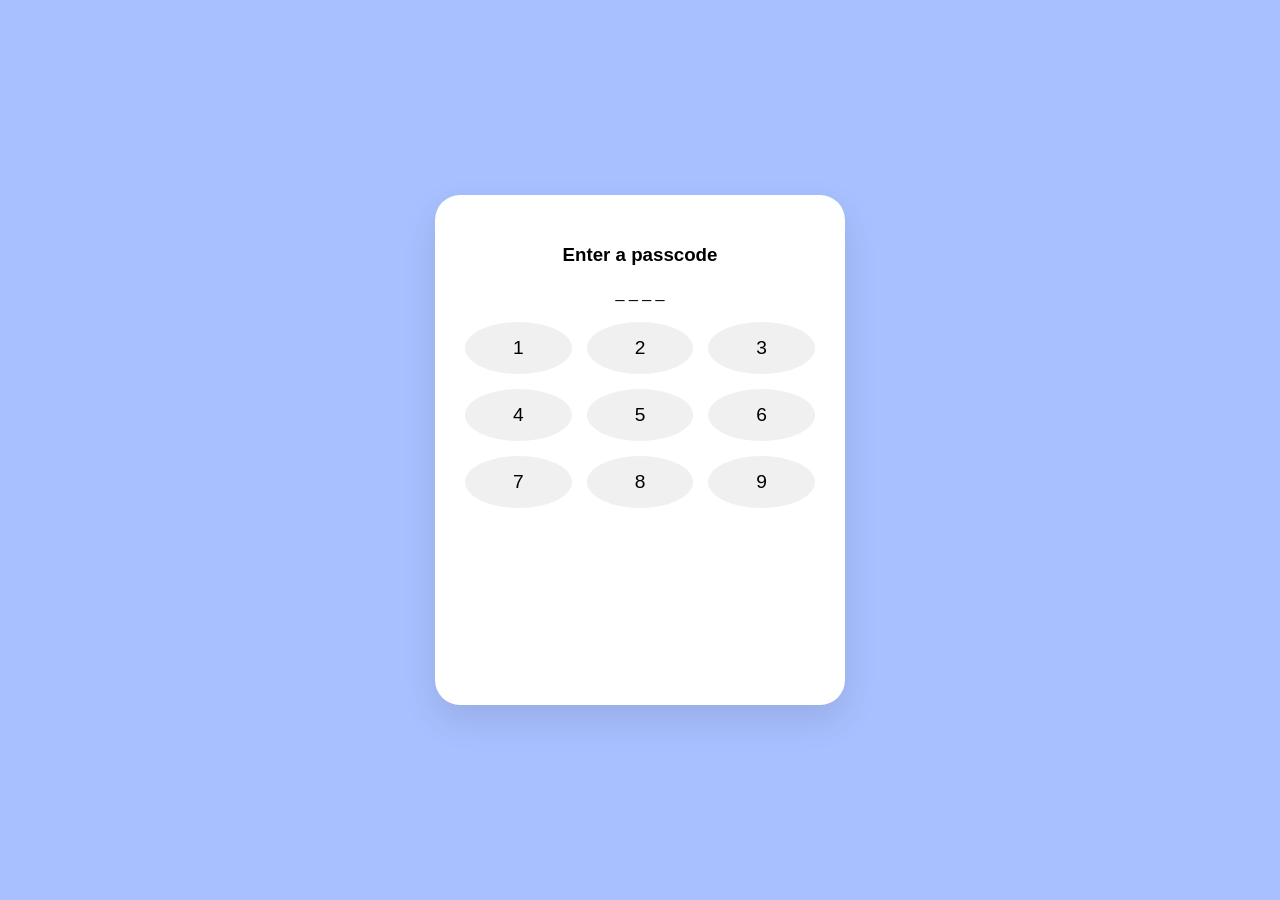
==== index.html @ 7444499d "new" ====
<!DOCTYPE html>
<html lang="en">
<head>
    <meta charset="UTF-8">
    <meta name="viewport" content="width=device-width, initial-scale=1.0">
    <title>Birthday Surprise</title>
    <link rel="stylesheet" href="styles.css">
</head>
<body>

<div class="container">
    <div id="screen1" class="screen active">
        <h3>Enter a passcode</h3>
        <p id="pass-display">_ _ _ _</p>
        <div class="passcode-grid">
            <button onclick="addNum(1)">1</button>
            <button onclick="addNum(2)">2</button>
            <button onclick="addNum(3)">3</button>
            <button onclick="addNum(4)">4</button>
            <button onclick="addNum(5)">5</button>
            <button onclick="addNum(6)">6</button>
            <button onclick="addNum(7)">7</button>
            <button onclick="addNum(8)">8</button>
            <button onclick="addNum(9)">9</button>
        </div>
    </div>

    <div id="screen2" class="screen">
        <h2>HAPPY BIRTHDAY!</h2>
        <img src="birthday-photo.jpg" class="photo-frame" alt="Us">
        <p>I made this just for you.</p>
        <button class="btn-action" onclick="nextScreen(3)">NEXT</button>
    </div>

    <div id="screen3" class="screen">
        <h2>Are you ready for a surprise?</h2>
        <div class="choice-buttons">
            <button class="btn-action" onclick="nextScreen(4)">YES</button>
            <button class="btn-action btn-no" onclick="handleNo()">NO</button>
        </div>
    </div>

    <div id="screen4" class="screen">
        <h2>Pick a gift!</h2>
        <div class="gift-container">
            <div class="gift" onclick="alert('Reward: A romantic dinner!')">🎁</div>
            <div class="gift" onclick="alert('Reward: A shopping spree!')">🎁</div>
            <div class="gift" onclick="alert('Reward: 1000 Hugs!')">🎁</div>
        </div>
    </div>
</div>

<script src="script.js"></script>
</body>
</html>
---- styles.css ----
body {
    font-family: 'Segoe UI', Tahoma, Geneva, Verdana, sans-serif;
    background-color: #a8c0ff; /* The soft blue background */
    display: flex;
    justify-content: center;
    align-items: center;
    height: 100vh;
    margin: 0;
}

.container {
    background: white;
    padding: 30px;
    border-radius: 25px;
    box-shadow: 0 15px 35px rgba(0,0,0,0.1);
    text-align: center;
    width: 350px;
    min-height: 450px;
}

.screen {
    display: none;
}

.active {
    display: block;
    animation: fadeIn 0.5s ease;
}

@keyframes fadeIn {
    from { opacity: 0; transform: translateY(10px); }
    to { opacity: 1; transform: translateY(0); }
}

/* Passcode Layout */
.passcode-grid {
    display: grid;
    grid-template-columns: repeat(3, 1fr);
    gap: 15px;
    margin-top: 20px;
}

button {
    padding: 15px;
    font-size: 1.2rem;
    border: none;
    border-radius: 50%;
    background: #f0f0f0;
    cursor: pointer;
    transition: background 0.2s;
}

button:hover {
    background: #e0e0e0;
}

.btn-action {
    border-radius: 12px;
    background: #4a90e2;
    color: white;
    width: 100%;
    margin-top: 20px;
    padding: 12px;
}

.btn-no {
    background: #ff6b6b;
}

/* Photo Styling */
.photo-frame {
    border: 8px solid white;
    box-shadow: 0 4px 15px rgba(0,0,0,0.15);
    width: 200px;
    height: 200px;
    object-fit: cover;
    margin: 15px auto;
}

.gift-container {
    display: flex;
    justify-content: space-around;
    font-size: 3rem;
    margin-top: 40px;
}

.gift {
    cursor: pointer;
    transition: transform 0.2s;
}

.gift:hover {
    transform: scale(1.2);
}
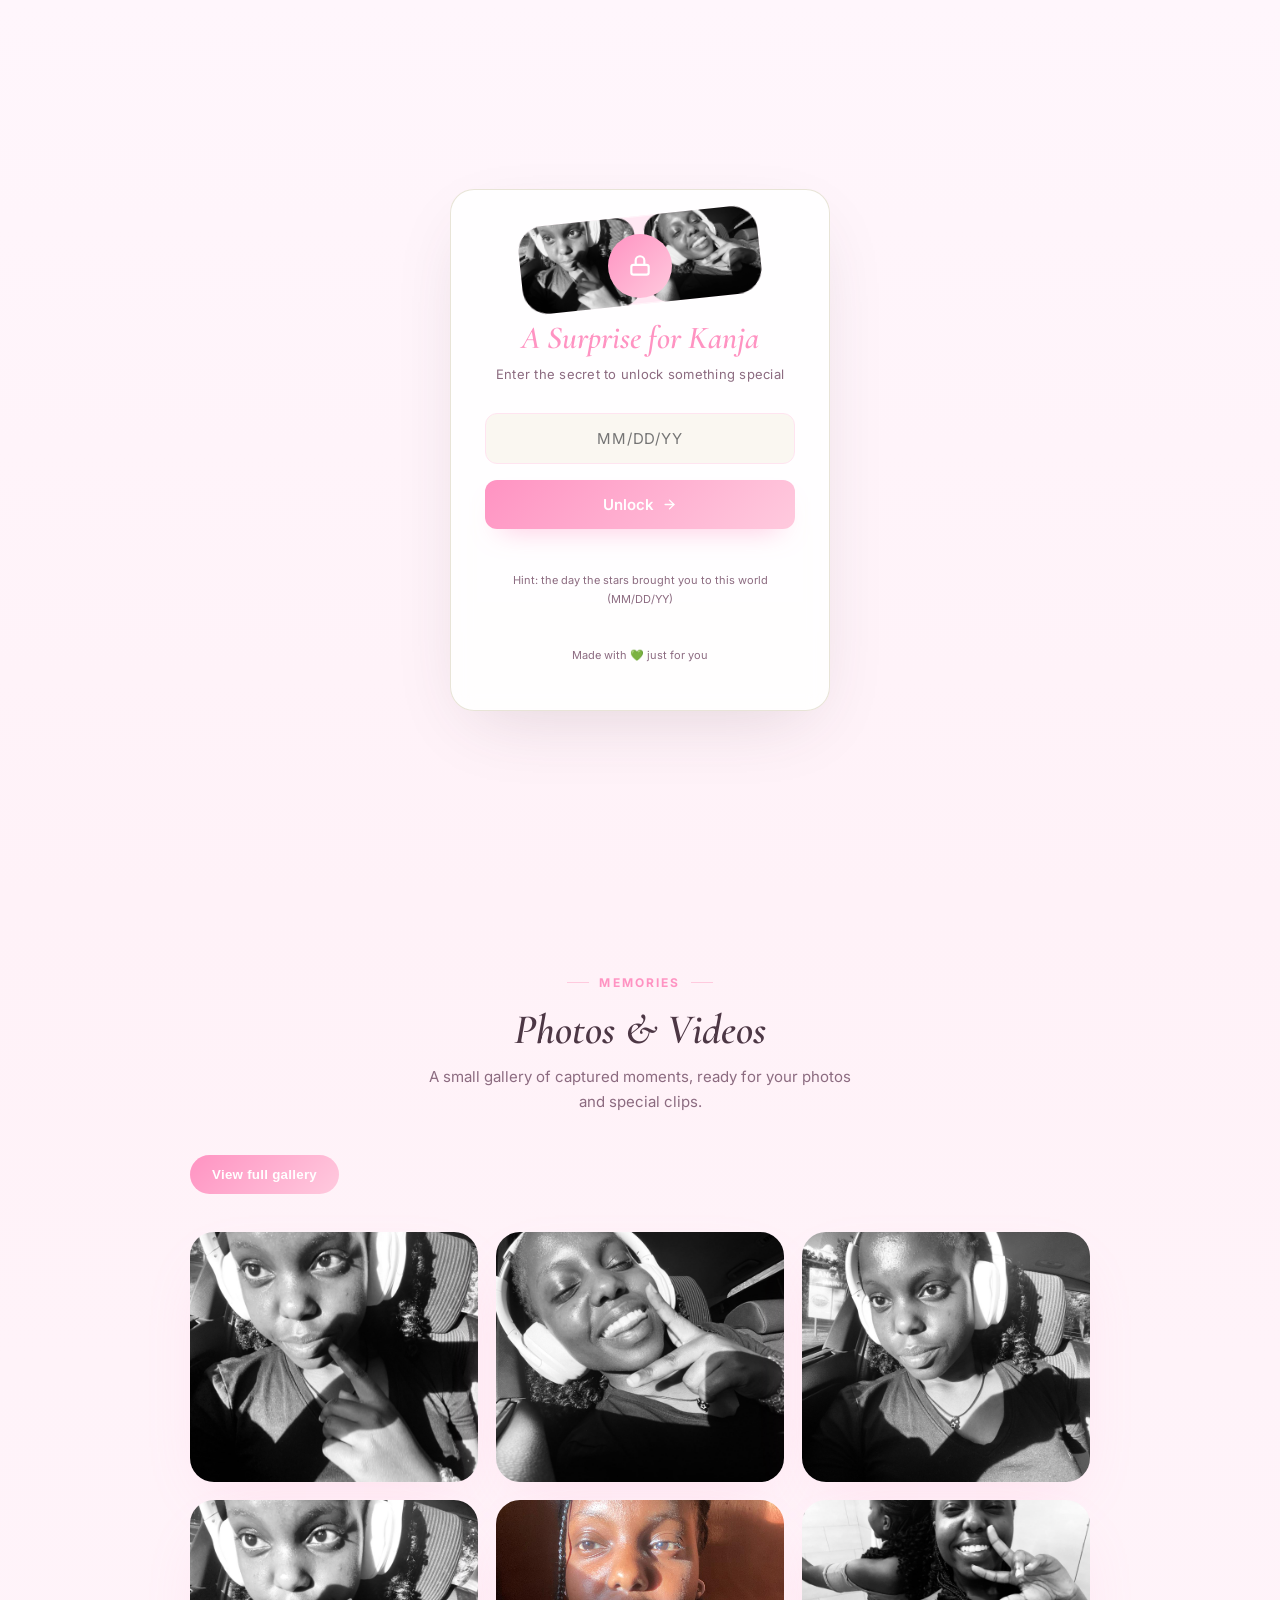
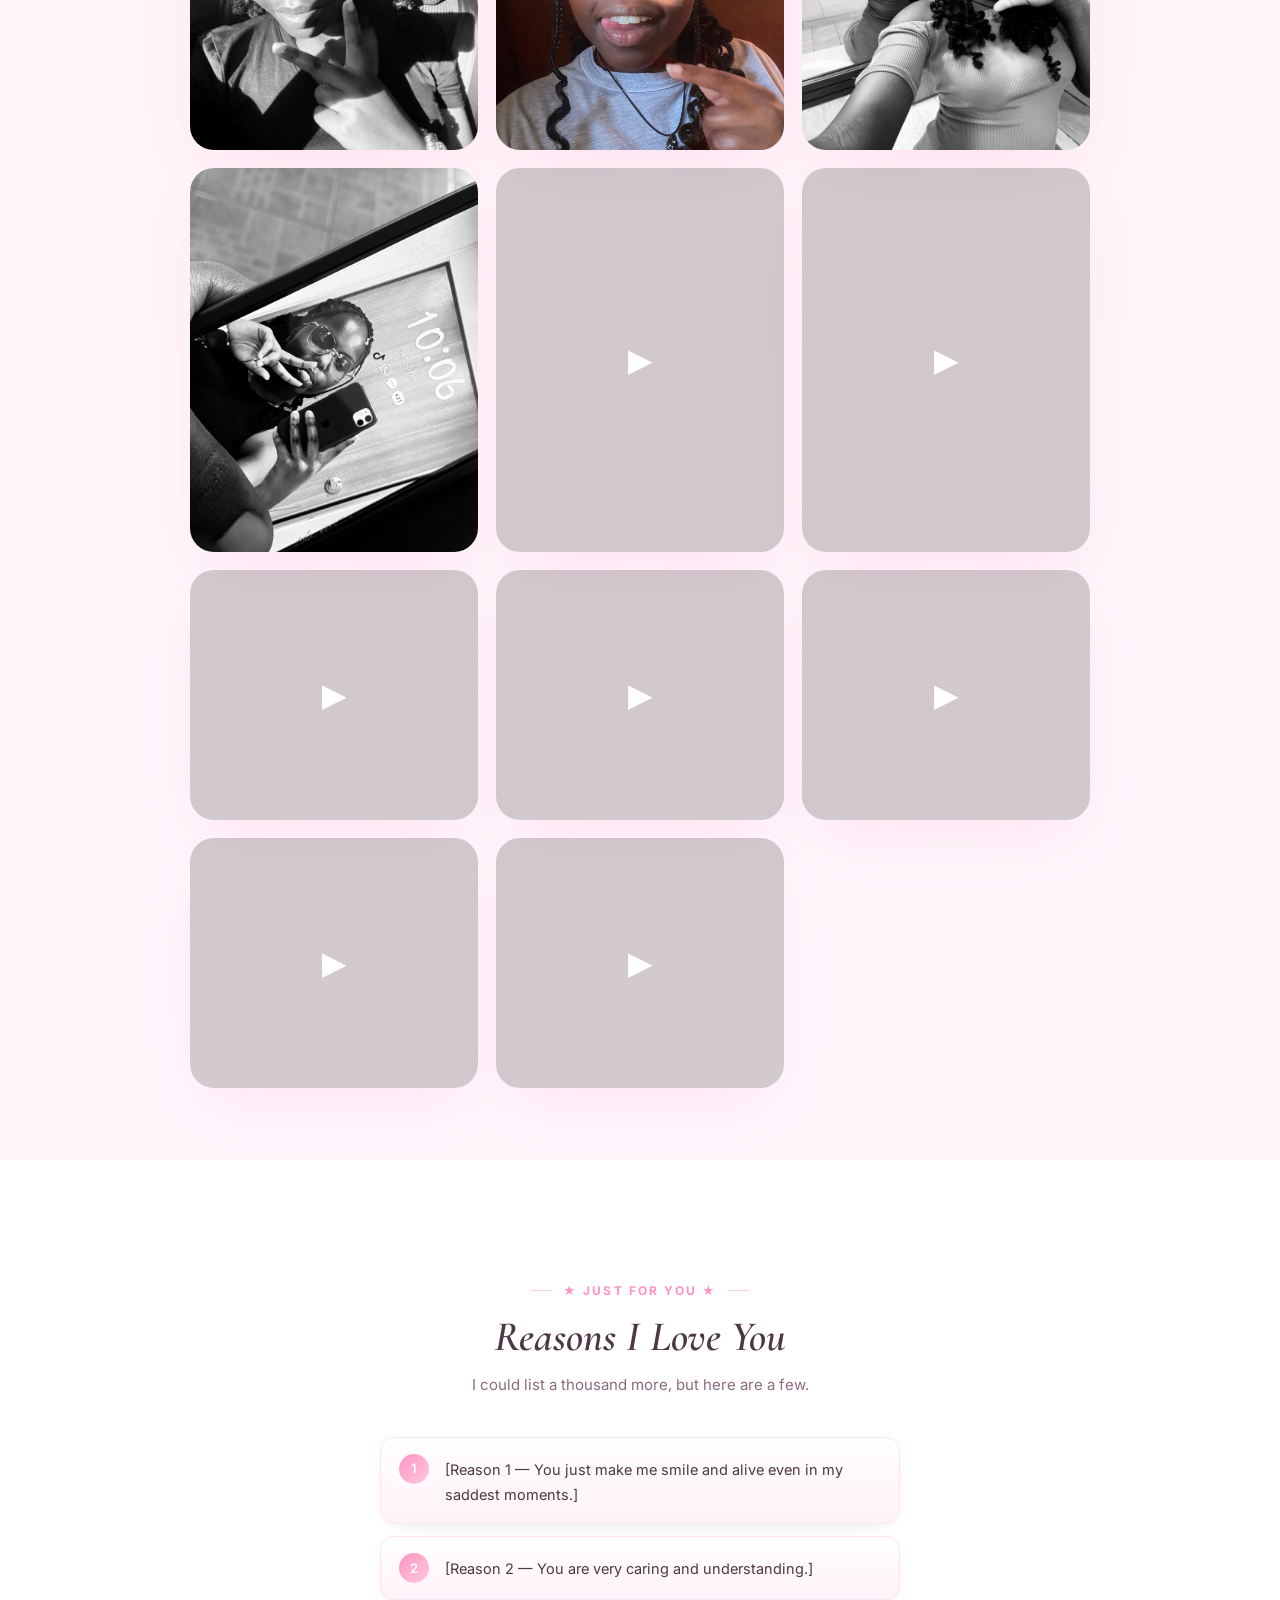
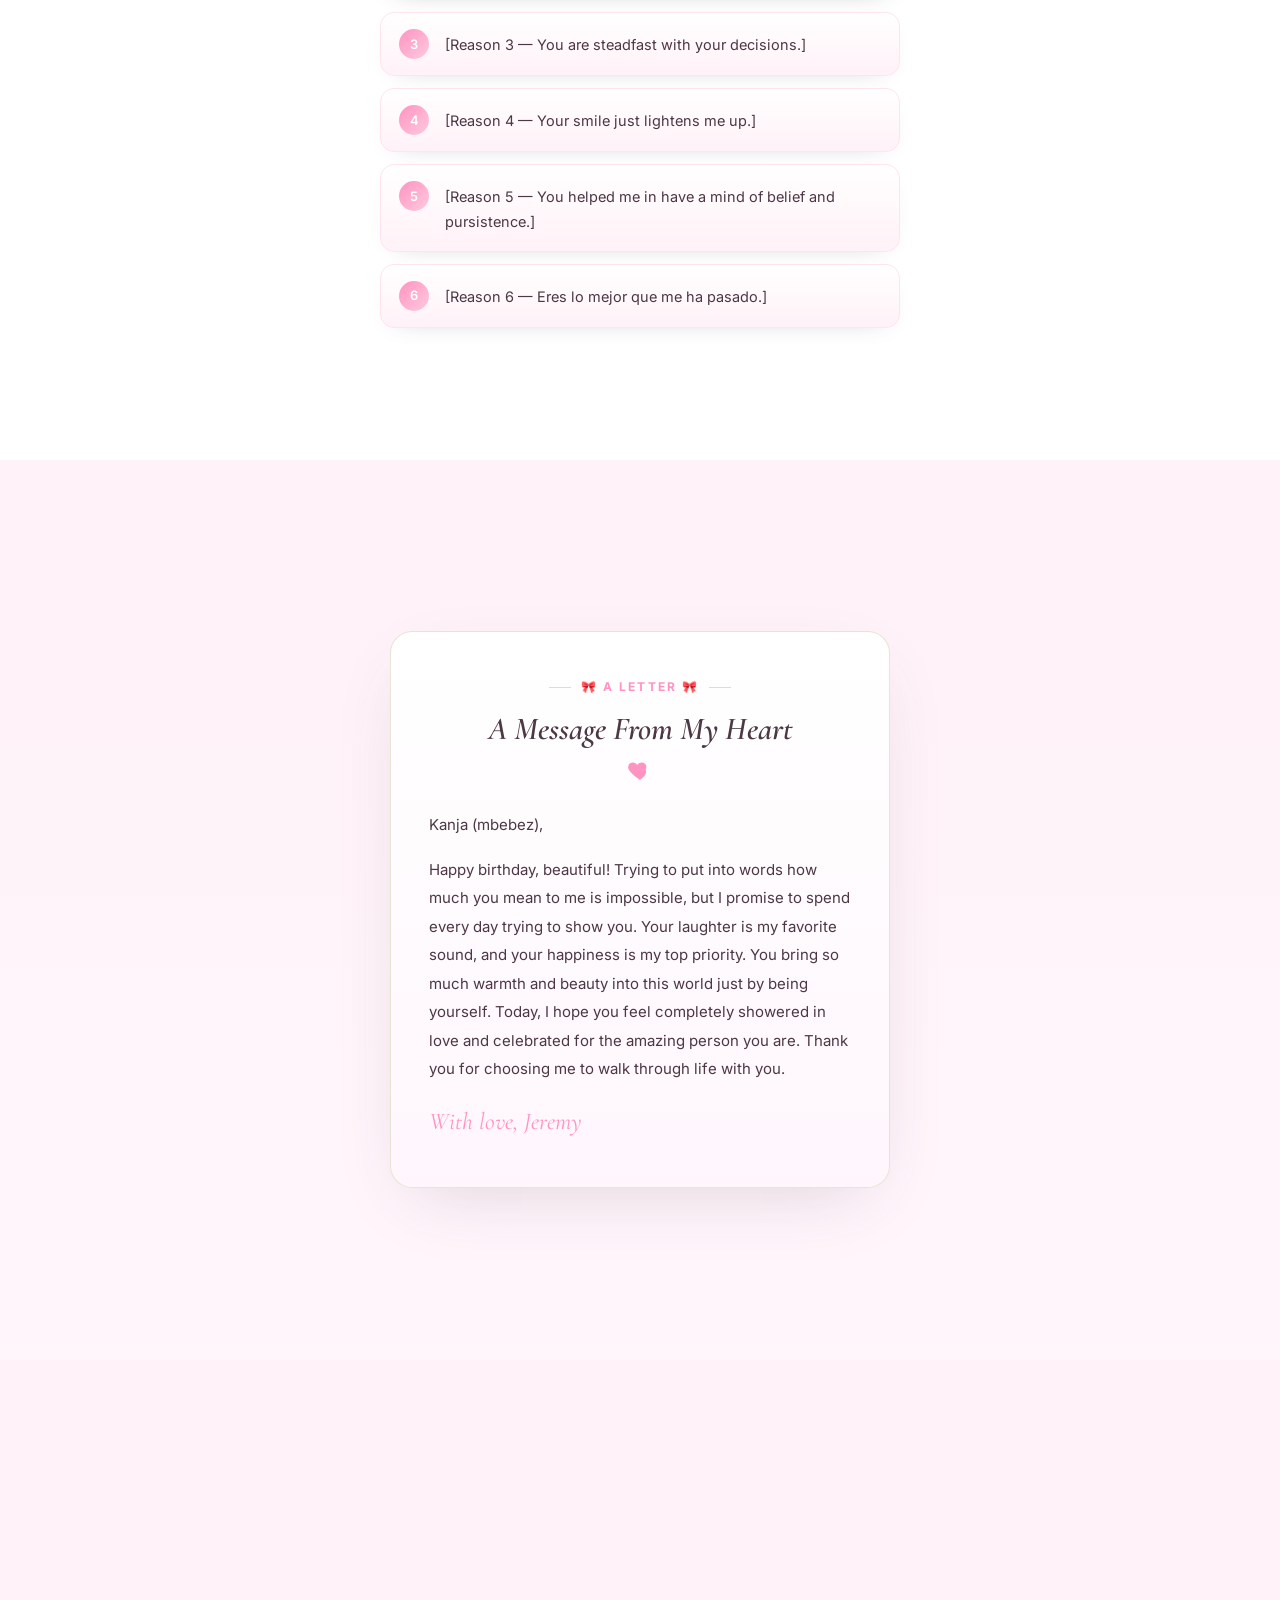
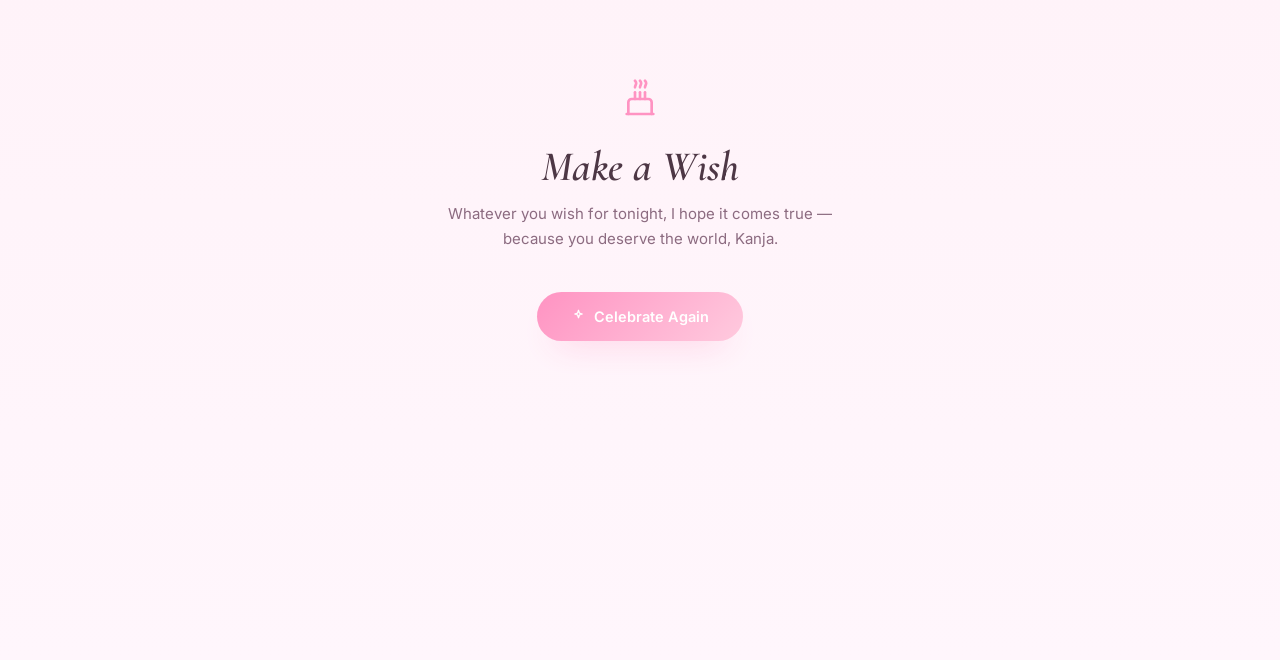
==== commit 4cdcf229: "index" ====
--- a/index.html
+++ b/index.html
@@ -1,55 +1,130 @@
 <!DOCTYPE html>
 <html lang="en">
 <head>
-    <meta charset="UTF-8">
-    <meta name="viewport" content="width=device-width, initial-scale=1.0">
-    <title>Birthday Surprise</title>
-    <link rel="stylesheet" href="styles.css">
+<meta charset="UTF-8">
+<meta name="viewport" content="width=device-width, initial-scale=1.0">
+<title>A Surprise for Kanja</title>
+<link rel="preconnect" href="https://fonts.googleapis.com">
+<link href="https://fonts.googleapis.com/css2?family=Cormorant+Garamond:ital,wght@0,500;0,600;1,500&family=Italiana&family=Inter:wght@400;500;600&display=swap" rel="stylesheet">
+<link rel="stylesheet" href="styles.css">
 </head>
 <body>
 
-<div class="container">
-    <div id="screen1" class="screen active">
-        <h3>Enter a passcode</h3>
-        <p id="pass-display">_ _ _ _</p>
-        <div class="passcode-grid">
-            <button onclick="addNum(1)">1</button>
-            <button onclick="addNum(2)">2</button>
-            <button onclick="addNum(3)">3</button>
-            <button onclick="addNum(4)">4</button>
-            <button onclick="addNum(5)">5</button>
-            <button onclick="addNum(6)">6</button>
-            <button onclick="addNum(7)">7</button>
-            <button onclick="addNum(8)">8</button>
-            <button onclick="addNum(9)">9</button>
+<!-- ================= LOCK ================= -->
+  <section class="section" id="lock">
+    <div class="lock-card">
+      <div class="lock-icon-wrap">
+        <div class="lock-track">
+          <div class="track-scroller" id="slideTrack"></div>
         </div>
+        <div class="lock-icon">
+          <svg width="26" height="26" viewBox="0 0 24 24" fill="none" stroke="#fff" stroke-width="2" stroke-linecap="round" stroke-linejoin="round"><rect x="4" y="11" width="16" height="9" rx="2"/><path d="M8 11V7a4 4 0 0 1 8 0v4"/></svg>
+        </div>
+      </div>
+      <div class="lock-title">A Surprise for Kanja</div>
+      <div class="lock-sub">Enter the secret to unlock something special</div>
+      <input type="text" class="lock-input" id="lockInput" placeholder="MM/DD/YY" maxlength="8">
+      <button class="lock-btn" onclick="tryUnlock()">Unlock
+        <svg width="15" height="15" viewBox="0 0 24 24" fill="none" stroke="#fff" stroke-width="2.2" stroke-linecap="round" stroke-linejoin="round"><line x1="5" y1="12" x2="19" y2="12"/><polyline points="12 5 19 12 12 19"/></svg>
+      </button>
+      <div class="lock-error" id="lockError"></div>
+      <div class="lock-hint">Hint: the day the stars brought you to this world (MM/DD/YY)</div>
+      <div class="lock-made">Made with 💚 just for you</div>
     </div>
+  </section>
 
-    <div id="screen2" class="screen">
-        <h2>HAPPY BIRTHDAY!</h2>
-        <img src="birthday-photo.jpg" class="photo-frame" alt="Us">
-        <p>I made this just for you.</p>
-        <button class="btn-action" onclick="nextScreen(3)">NEXT</button>
+  <!-- ================= GIFTS ================= -->
+  <section class="section" id="gifts">
+    <div class="gifts-wrap">
+      <div class="eyebrow">Tap to open</div>
+      <h2 class="title">Your Gifts</h2>
+      <p class="subtitle">Five little boxes, each holding a piece of my heart.</p>
+      <button class="gallery-action" type="button" onclick="viewFullGallery()">View full gallery</button>
+      <div class="gift-grid" id="giftGrid"></div>
     </div>
+    <div class="scroll-cue" onclick="document.getElementById('gallery').scrollIntoView()">
+      Scroll down
+      <svg width="16" height="16" viewBox="0 0 24 24" fill="none" stroke="#6b7a72" stroke-width="2" stroke-linecap="round" stroke-linejoin="round"><line x1="12" y1="5" x2="12" y2="19"/><polyline points="19 12 12 19 5 12"/></svg>
+    </div>
+  </section>
 
-    <div id="screen3" class="screen">
-        <h2>Are you ready for a surprise?</h2>
-        <div class="choice-buttons">
-            <button class="btn-action" onclick="nextScreen(4)">YES</button>
-            <button class="btn-action btn-no" onclick="handleNo()">NO</button>
-        </div>
+  <!-- ================= GALLERY ================= -->
+  <section class="section" id="gallery">
+    <div class="gallery-wrap">
+      <div class="eyebrow">Memories</div>
+      <h2 class="title">Photos & Videos</h2>
+      <p class="subtitle">A small gallery of captured moments, ready for your photos and special clips.</p>
+      <button class="gallery-action" type="button" onclick="viewFullGallery()">View full gallery</button>
+      <div class="gallery-grid" id="galleryGrid"></div>
     </div>
+  </section>
 
-    <div id="screen4" class="screen">
-        <h2>Pick a gift!</h2>
-        <div class="gift-container">
-            <div class="gift" onclick="alert('Reward: A romantic dinner!')">🎁</div>
-            <div class="gift" onclick="alert('Reward: A shopping spree!')">🎁</div>
-            <div class="gift" onclick="alert('Reward: 1000 Hugs!')">🎁</div>
-        </div>
+  <!-- ================= REASONS ================= -->
+  <section class="section" id="reasons">
+    <div class="reasons-list">
+      <div class="eyebrow">★ Just for you ★</div>
+      <h2 class="title">Reasons I Love You</h2>
+      <p class="subtitle">I could list a thousand more, but here are a few.</p>
+      <div id="reasonsList"></div>
     </div>
+  </section>
+
+  <!-- ================= LETTER ================= -->
+  <section class="section" id="letter">
+    <div class="letter-card">
+      <div class="eyebrow" style="justify-content:center;">🎀 A letter 🎀</div>
+      <h2 class="title" style="font-size:32px;">A Message From My Heart</h2>
+      <div class="letter-heart">
+        <svg width="26" height="26" viewBox="0 0 24 24" fill="#ff93c2"><path d="M12 21s-7.5-4.6-10.2-9.1C0.2 8.9 1.6 5 5.3 5c2 0 3.4 1.1 4.2 2.4C10.3 6.1 11.7 5 13.7 5c3.7 0 5.1 3.9 3.5 6.9C19.5 16.4 12 21 12 21z"/></svg>
+      </div>
+      <div class="letter-body">
+        <p>Kanja (mbebez),</p>
+        <p>Happy birthday, beautiful! Trying to put into words how much you mean to me is impossible, but I promise to spend every day trying to show you. Your laughter is my favorite sound, and your happiness is my top priority. You bring so much warmth and beauty into this world just by being yourself. Today, I hope you feel completely showered in love and celebrated for the amazing person you are. Thank you for choosing me to walk through life with you.</p>
+      </div>
+      <div class="letter-sign">With love, Jeremy</div></div>
+    </div>
+  </section>
+
+  <!-- ================= WISH ================= -->
+  <section class="section" id="wish">
+    <div style="text-align:center; max-width:440px; position:relative; z-index:2;">
+      <div class="wish-icon">
+        <svg width="40" height="40" viewBox="0 0 24 24" fill="none" stroke="#ff93c2" stroke-width="1.6" stroke-linecap="round" stroke-linejoin="round">
+          <path d="M4 21h16"/><path d="M5 21v-7a2 2 0 0 1 2-2h10a2 2 0 0 1 2 2v7"/>
+          <path d="M9 12V8"/><path d="M12 12V8"/><path d="M15 12V8"/>
+          <path d="M9 5c0-1 .7-1.6.7-2.4C9.7 1.8 9 1 9 1"/>
+          <path d="M12 5c0-1 .7-1.6.7-2.4C12.7 1.8 12 1 12 1"/>
+          <path d="M15 5c0-1 .7-1.6.7-2.4C15.7 1.8 15 1 15 1"/>
+        </svg>
+      </div>
+      <h2 class="title" style="color: var(--ink);">Make a Wish</h2>
+      <p class="subtitle">Whatever you wish for tonight, I hope it comes true &mdash; because you deserve the world, Kanja.</p>
+      <button class="wish-btn" onclick="celebrate()" style="margin-left:auto; margin-right:auto;">
+        <svg width="15" height="15" viewBox="0 0 24 24" fill="none" stroke="#fff" stroke-width="2" stroke-linecap="round" stroke-linejoin="round"><path d="M12 2l1.5 4.5L18 8l-4.5 1.5L12 14l-1.5-4.5L6 8l4.5-1.5z"/></svg>
+        Celebrate Again
+      </button>
+    </div>
+    <div id="confettiWrap"></div>
+  </section>
+
+<!-- ================= GIFT MODAL ================= -->
+<div class="modal-backdrop" id="giftModal" onclick="if(event.target===this) closeGiftModal()">
+  <div class="modal">
+    <button class="modal-close" onclick="closeGiftModal()">✕</button>
+    <div class="modal-icon" id="modalIcon"></div>
+    <div class="modal-title" id="modalTitle"></div>
+    <div class="modal-text" id="modalText"></div>
+  </div>
 </div>
 
-<script src="script.js"></script>
+<!-- ================= GALLERY MODAL ================= -->
+<div class="modal-backdrop" id="galleryModal" onclick="if(event.target===this) closeGalleryModal()">
+  <div class="modal gallery-modal">
+    <button class="modal-close" onclick="closeGalleryModal()">✕</button>
+    <div class="gallery-modal-content" id="galleryModalContent"></div>
+  </div>
+</div>
+
+<script src="KJ.js"></script>
 </body>
 </html>
--- a/styles.css
+++ b/styles.css
@@ -1,94 +1,364 @@
-body {
-    font-family: 'Segoe UI', Tahoma, Geneva, Verdana, sans-serif;
-    background-color: #a8c0ff; /* The soft blue background */
-    display: flex;
-    justify-content: center;
-    align-items: center;
-    height: 100vh;
-    margin: 0;
-}
-
-.container {
-    background: white;
-    padding: 30px;
-    border-radius: 25px;
-    box-shadow: 0 15px 35px rgba(0,0,0,0.1);
-    text-align: center;
-    width: 350px;
-    min-height: 450px;
-}
-
-.screen {
-    display: none;
-}
-
-.active {
-    display: block;
-    animation: fadeIn 0.5s ease;
-}
-
-@keyframes fadeIn {
-    from { opacity: 0; transform: translateY(10px); }
-    to { opacity: 1; transform: translateY(0); }
-}
-
-/* Passcode Layout */
-.passcode-grid {
-    display: grid;
-    grid-template-columns: repeat(3, 1fr);
-    gap: 15px;
-    margin-top: 20px;
-}
-
-button {
-    padding: 15px;
-    font-size: 1.2rem;
-    border: none;
-    border-radius: 50%;
-    background: #f0f0f0;
-    cursor: pointer;
-    transition: background 0.2s;
-}
-
-button:hover {
-    background: #e0e0e0;
-}
-
-.btn-action {
-    border-radius: 12px;
-    background: #4a90e2;
-    color: white;
-    width: 100%;
-    margin-top: 20px;
-    padding: 12px;
-}
-
-.btn-no {
-    background: #ff6b6b;
-}
-
-/* Photo Styling */
-.photo-frame {
-    border: 8px solid white;
-    box-shadow: 0 4px 15px rgba(0,0,0,0.15);
-    width: 200px;
-    height: 200px;
-    object-fit: cover;
-    margin: 15px auto;
-}
-
-.gift-container {
-    display: flex;
-    justify-content: space-around;
-    font-size: 3rem;
-    margin-top: 40px;
-}
-
-.gift {
-    cursor: pointer;
-    transition: transform 0.2s;
-}
-
-.gift:hover {
-    transform: scale(1.2);
-}+:root{
+  --cream: #fff2f8;
+  --paper: #ffffff;
+  --ink: #4d3745;
+  --ink-soft: #8c6b80;
+  --teal-1: #ff93c2;
+  --teal-2: #ffcade;
+  --line: #ffe4f0;
+  --shadow-soft: 0 24px 60px -24px rgba(255, 147, 194, 0.24);
+  --shadow-card: 0 24px 70px -24px rgba(77,55,69,0.18);
+  --font-display: 'Italiana', serif;
+  --font-script: 'Cormorant Garamond', serif;
+  --font-body: 'Inter', sans-serif;
+}
+
+*{ box-sizing:border-box; margin:0; padding:0; }
+html{ scroll-behavior:smooth; }
+body{
+  background:
+    radial-gradient(circle at top left, rgba(255,147,194,0.12), transparent 30%),
+    radial-gradient(circle at top right, rgba(255,202,222,0.14), transparent 32%),
+    linear-gradient(180deg, #fff6fc 0%, var(--cream) 100%);
+  color: var(--ink);
+  font-family: var(--font-body);
+  font-size: 15px;
+  line-height: 1.8;
+  min-height:100vh;
+  overflow-x:hidden;
+  -webkit-font-smoothing: antialiased;
+}
+
+.section{
+  min-height:100vh;
+  display:flex;
+  align-items:center;
+  justify-content:center;
+  padding: 72px 20px;
+  position:relative;
+}
+
+/* ================= LOCK SCREEN ================= */
+#lock{ background: linear-gradient(180deg, #fff6fc, var(--cream)); }
+.lock-card{
+  position: relative;
+  background: rgba(255,255,255,0.86);
+  backdrop-filter: blur(10px);
+  border-radius: 24px;
+  padding: 44px 34px;
+  max-width: 380px;
+  width:100%;
+  text-align:center;
+  box-shadow: var(--shadow-card);
+  border: 1px solid rgba(230, 225, 211, 0.9);
+  overflow: visible;
+}
+.lock-icon-wrap{
+  position: relative;
+  width: 64px;
+  height: 64px;
+  margin:0 auto 22px;
+  z-index: 1;
+}
+.lock-track{
+  position:absolute;
+  left:50%;
+  top: -18px;
+  width: 240px;
+  height: 88px;
+  border-radius: 26px;
+  background: rgba(255,147,194,0.20);
+  box-shadow: inset 0 0 0 1px rgba(255,255,255,0.55);
+  overflow:hidden;
+  transform: translateX(-50%) rotate(-6deg);
+  z-index: 0;
+}
+
+.track-scroller{
+  display:flex; align-items:center; gap:10px;
+  will-change:transform;
+  animation: scroll-left 12s linear infinite;
+}
+.track-scroller img{
+  width:240px; height:88px; object-fit:cover; border-radius:18px;
+  filter: brightness(0.96);
+  display:block;
+}
+@keyframes scroll-left {
+  0% { transform: translateX(0); }
+  100% { transform: translateX(-50%); }
+}
+.lock-icon{
+  position:absolute;
+  inset:0;
+  width:64px; height:64px; border-radius:50%;
+  background: linear-gradient(135deg, var(--teal-1), var(--teal-2));
+  display:flex; align-items:center; justify-content:center;
+  z-index:1;
+}
+.lock-title{
+  font-family: var(--font-script);
+  font-style: italic;
+  font-size: 32px;
+  line-height: 1.1;
+  font-weight: 600;
+  color: var(--teal-1);
+  margin-bottom: 8px;
+}
+.lock-sub{ font-size: 13px; color: var(--ink-soft); margin-bottom: 26px; letter-spacing: 0.02em; }
+.lock-input{
+  width:100%; padding: 15px 18px; border-radius: 12px;
+  border: 1.5px solid var(--line); background: rgba(250,247,240,0.9);
+  font-family: var(--font-body); font-size: 15px; text-align:center;
+  letter-spacing: 0.06em; color: var(--ink); outline:none;
+  margin-bottom: 16px; transition: border-color .2s ease, box-shadow .2s ease, transform .2s ease;
+}
+.lock-input:focus{ border-color: var(--teal-1); box-shadow: 0 0 0 4px rgba(255,147,194,0.18); transform: translateY(-1px); }
+.lock-btn{
+  width:100%; padding: 15px; border:none; border-radius:12px;
+  background: linear-gradient(135deg, var(--teal-1), var(--teal-2));
+  color:#fff; font-family: var(--font-body); font-weight:600; font-size:15px;
+  cursor:pointer; display:flex; align-items:center; justify-content:center; gap:8px;
+  transition: transform .2s ease, box-shadow .2s ease, opacity .2s ease;
+  box-shadow: 0 14px 28px -16px rgba(255,147,194,0.7);
+}
+.lock-btn:hover{ transform: translateY(-1px); box-shadow: 0 18px 30px -16px rgba(255,147,194,0.8); }
+.lock-btn:active{ opacity:.85; transform: translateY(0); }
+.lock-hint{ font-size:11px; color: var(--ink-soft); margin-top: 18px; }
+.lock-error{ font-size:12px; color:#c9634f; margin-top:10px; min-height:14px; }
+.lock-made{ font-size:11px; color: var(--ink-soft); margin-top:36px; }
+
+/* ================= EYEBROW / TITLES ================= */
+.eyebrow{
+  font-size: 12px; letter-spacing: 0.18em; text-transform:uppercase;
+  color: var(--teal-1); font-weight:700; margin-bottom:14px;
+  display:flex; align-items:center; justify-content:center; gap:10px;
+}
+.eyebrow::before, .eyebrow::after{ content:''; width:22px; height:1px; background: var(--teal-2); }
+h2.title{
+  font-family: var(--font-script); font-style: italic; font-weight:600;
+  font-size: 42px; line-height: 1.05; text-align:center; margin-bottom: 12px; color: var(--ink);
+}
+.subtitle{ text-align:center; color: var(--ink-soft); font-size:15px; max-width:430px; margin: 0 auto 40px; line-height: 1.7; }
+
+/* ================= SCROLL CUE ================= */
+.scroll-cue{
+  position:absolute; bottom:26px; left:50%; transform:translateX(-50%);
+  font-size:11px; letter-spacing:.15em; color: var(--ink-soft); text-transform:uppercase;
+  display:flex; flex-direction:column; align-items:center; gap:6px;
+}
+.scroll-cue svg{ animation: bob 1.8s infinite ease-in-out; }
+@keyframes bob{ 0%,100%{transform:translateY(0);} 50%{transform:translateY(6px);} }
+
+/* ================= GIFTS ================= */
+#gifts{ display:none; flex-direction:column; }
+#gifts.reveal{ display:flex; }
+.gifts-wrap{ max-width: 640px; margin: 0 auto; width:100%; }
+.gift-grid{
+  display:grid; grid-template-columns: repeat(3, 1fr); gap: 26px 20px;
+  margin-top: 10px;
+}
+.gift{
+  display:flex; flex-direction:column; align-items:center; gap:10px;
+  cursor:pointer; background:none; border:none; font-family:var(--font-body);
+  padding: 8px 6px; border-radius: 16px;
+  transition: transform .2s ease, background .2s ease;
+}
+.gift:hover{
+  transform: translateY(-3px);
+  background: rgba(255,147,194,0.08);
+}
+.gift-box{
+  width: 84px; height: 74px; position:relative;
+  filter: drop-shadow(0 10px 16px rgba(255,147,194,0.25));
+  transition: transform .25s ease, opacity .25s ease;
+}
+.gift:hover .gift-box{ transform: translateY(-4px) rotate(-1deg); }
+.gift.opened .gift-box{ opacity: 0.35; transform: scale(0.94); }
+.gift-body{ position:absolute; bottom:0; width:100%; height:56px; background: linear-gradient(180deg, #ffcade, #ff93c2); border-radius: 6px; }
+.gift-ribbon-v{ position:absolute; bottom:0; left:50%; transform:translateX(-50%); width:14px; height:56px; background: linear-gradient(180deg, #ffd6e8, var(--teal-2)); }
+.gift-lid{ position:absolute; top:8px; width:100%; height:16px; background: linear-gradient(180deg, #ffcade, #ff93c2); border-radius:5px; }
+.gift-bow{
+  position:absolute; top:-14px; left:50%; transform:translateX(-50%) rotate(-8deg);
+  width:34px; height:8px; background: linear-gradient(180deg, #ffd6e8, var(--teal-2)); border-radius:5px;
+}
+.gift-label{ font-size: 12.5px; color: var(--ink-soft); text-align:center; font-weight:600; letter-spacing:0.02em; }
+
+/* Gift modal */
+.modal-backdrop{
+  position:fixed; inset:0; background: rgba(43,58,52,0.45);
+  display:none; align-items:center; justify-content:center; z-index:50; padding: 24px;
+}
+.modal-backdrop.open{ display:flex; }
+.modal{
+  background: linear-gradient(180deg, #ffffff 0%, #fbf8f2 100%); border-radius: 22px; padding: 38px 30px;
+  max-width: 380px; width:100%; text-align:center; position:relative;
+  box-shadow: 0 30px 70px -20px rgba(0,0,0,0.3);
+  animation: pop .28s ease;
+  border: 1px solid rgba(230, 225, 211, 0.9);
+}
+@keyframes pop{ from{ transform:scale(.92); opacity:0;} to{ transform:scale(1); opacity:1;} }
+.modal-close{
+  position:absolute; top:16px; right:16px; width:28px; height:28px; border-radius:50%;
+  background: var(--cream); border:1px solid var(--line); cursor:pointer;
+  display:flex; align-items:center; justify-content:center; color: var(--ink-soft);
+}
+.modal-icon{
+  width:52px; height:52px; border-radius:14px; margin: 0 auto 18px;
+  background: linear-gradient(135deg, var(--teal-1), var(--teal-2));
+  display:flex; align-items:center; justify-content:center;
+}
+.modal-title{ font-family: var(--font-script); font-style:italic; font-size:26px; line-height:1.15; font-weight:600; margin-bottom:14px; color: var(--teal-1); }
+.modal-text{ font-size:14.5px; line-height:1.8; color: var(--ink); }
+
+/* ================= GALLERY ================= */
+#gallery{ background: linear-gradient(180deg, var(--cream), #fff6fc); }
+.gallery-wrap{ max-width: 900px; width:100%; margin:0 auto; }
+.gallery-action{
+  display: inline-flex;
+  margin: 0 auto 18px;
+  padding: 12px 22px;
+  border-radius: 999px;
+  background: linear-gradient(135deg, var(--teal-1), var(--teal-2));
+  color:#fff;
+  border:none;
+  cursor:pointer;
+  font-weight:700;
+  letter-spacing: .02em;
+  transition: transform .2s ease, box-shadow .2s ease;
+}
+.gallery-action:hover{
+  transform: translateY(-1px);
+  box-shadow: 0 16px 34px -20px rgba(255,147,194,0.9);
+}
+.gallery-grid{
+  display:grid;
+  grid-template-columns: repeat(3, minmax(0, 1fr));
+  gap: 18px;
+  margin-top: 20px;
+}
+.gallery-card{
+  border-radius: 24px;
+  overflow:hidden;
+  min-height: 250px;
+  background: linear-gradient(180deg, #ffffff, #fff7fb);
+  border: 1px solid rgba(230,225,211,0.9);
+  box-shadow: var(--shadow-soft);
+  display:flex;
+  align-items:center;
+  justify-content:center;
+  cursor: pointer;
+  transition: transform .25s ease, box-shadow .25s ease;
+  border:none;
+  padding:0;
+  background:none;
+  position: relative;
+}
+.gallery-card:hover{
+  transform: translateY(-4px);
+  box-shadow: 0 18px 40px -20px rgba(77,55,69,0.25);
+}
+.gallery-card img{
+  width:100%;
+  height:100%;
+  object-fit:cover;
+  display:block;
+}
+.gallery-card video{
+  width:100%;
+  height:100%;
+  object-fit:cover;
+  display:block;
+}
+.video-preview-overlay{
+  position:absolute;
+  inset:0;
+  display:flex;
+  align-items:center;
+  justify-content:center;
+  pointer-events:none;
+  background: rgba(0,0,0,0.18);
+}
+.video-preview-overlay span{
+  font-size: 32px;
+  color: #fff;
+}
+.modal.gallery-modal{
+  max-width: 760px;
+}
+.gallery-modal-content img,
+.gallery-modal-content video{
+  width:100%;
+  max-height: 72vh;
+  object-fit:contain;
+  border-radius: 18px;
+}
+.gallery-modal-content{
+  display:flex;
+  align-items:center;
+  justify-content:center;
+}
+@media (max-width: 820px){
+  .gallery-grid{ grid-template-columns: repeat(2, minmax(0, 1fr)); }
+}
+@media (max-width: 560px){
+  .gallery-grid{ grid-template-columns: 1fr; }
+}
+
+/* ================= REASONS ================= */
+#reasons{ background: var(--paper); }
+.reasons-list{ max-width: 520px; width:100%; }
+.reason{
+  display:flex; align-items:flex-start; gap:16px; padding: 16px 18px;
+  background: linear-gradient(180deg, #ffffff, var(--cream)); border-radius: 14px; margin-bottom: 12px;
+  border: 1px solid var(--line);
+  box-shadow: 0 8px 24px -18px rgba(43,58,52,0.35);
+  transition: transform .2s ease, box-shadow .2s ease;
+}
+.reason:hover{ transform: translateY(-2px); box-shadow: 0 14px 28px -20px rgba(43,58,52,0.42); }
+.reason-num{
+  width:30px; height:30px; border-radius:50%; flex-shrink:0;
+  background: linear-gradient(135deg, var(--teal-1), var(--teal-2));
+  color:#fff; font-size:13px; font-weight:600; font-family: var(--font-body);
+  display:flex; align-items:center; justify-content:center;
+}
+.reason-text{ font-size: 14.5px; line-height:1.7; padding-top:4px; }
+
+/* ================= LETTER ================= */
+#letter{ background: linear-gradient(180deg, var(--cream), #fff6fc); }
+.letter-card{
+  max-width: 500px; width:100%; background: linear-gradient(180deg, #ffffff 0%, #fff6fc 100%); border-radius: 22px;
+  padding: 44px 38px; box-shadow: var(--shadow-card); border:1px solid rgba(230,225,211,0.9);
+}
+.letter-heart{ text-align:center; margin-bottom: 20px; color: var(--teal-1); }
+.letter-body{ font-size: 15px; line-height: 1.9; color: var(--ink); }
+.letter-body p{ margin-bottom: 16px; }
+.letter-sign{ font-family: var(--font-script); font-style: italic; font-size: 24px; color: var(--teal-1); margin-top: 10px; }
+
+/* ================= WISH / FINALE ================= */
+#wish{ background: linear-gradient(180deg, var(--cream), #fff6fc); color: var(--ink); overflow:hidden; position:relative; }
+.wish-icon{ text-align:center; margin-bottom: 18px; }
+#wish .subtitle{ color: var(--ink-soft); }
+.wish-btn{
+  display:block; margin: 30px auto 0; padding: 16px 34px; border:none; border-radius: 30px;
+  background: linear-gradient(135deg, var(--teal-1), var(--teal-2));
+  color:#fff; font-family: var(--font-body); font-weight:600; font-size:14.5px; cursor:pointer;
+  display:flex; align-items:center; gap:8px;
+  box-shadow: 0 16px 34px -20px rgba(255,147,194,0.9);
+  transition: transform .2s ease, box-shadow .2s ease;
+}
+.wish-btn:hover{ transform: translateY(-2px); box-shadow: 0 20px 38px -20px rgba(255,147,194,0.95); }
+.confetti{
+  position:absolute; top:-10px; width:8px; height:14px; opacity:0.9; pointer-events:none;
+  animation: fall linear forwards;
+}
+@keyframes fall{
+  to{ transform: translateY(110vh) rotate(540deg); opacity: 0.4; }
+}
+
+@media (max-width: 480px){
+  h2.title{ font-size: 32px; }
+  .gift-grid{ gap: 20px 14px; }
+  .gift-box{ width:70px; height:62px; }
+  .letter-card{ padding: 32px 24px; }
+}
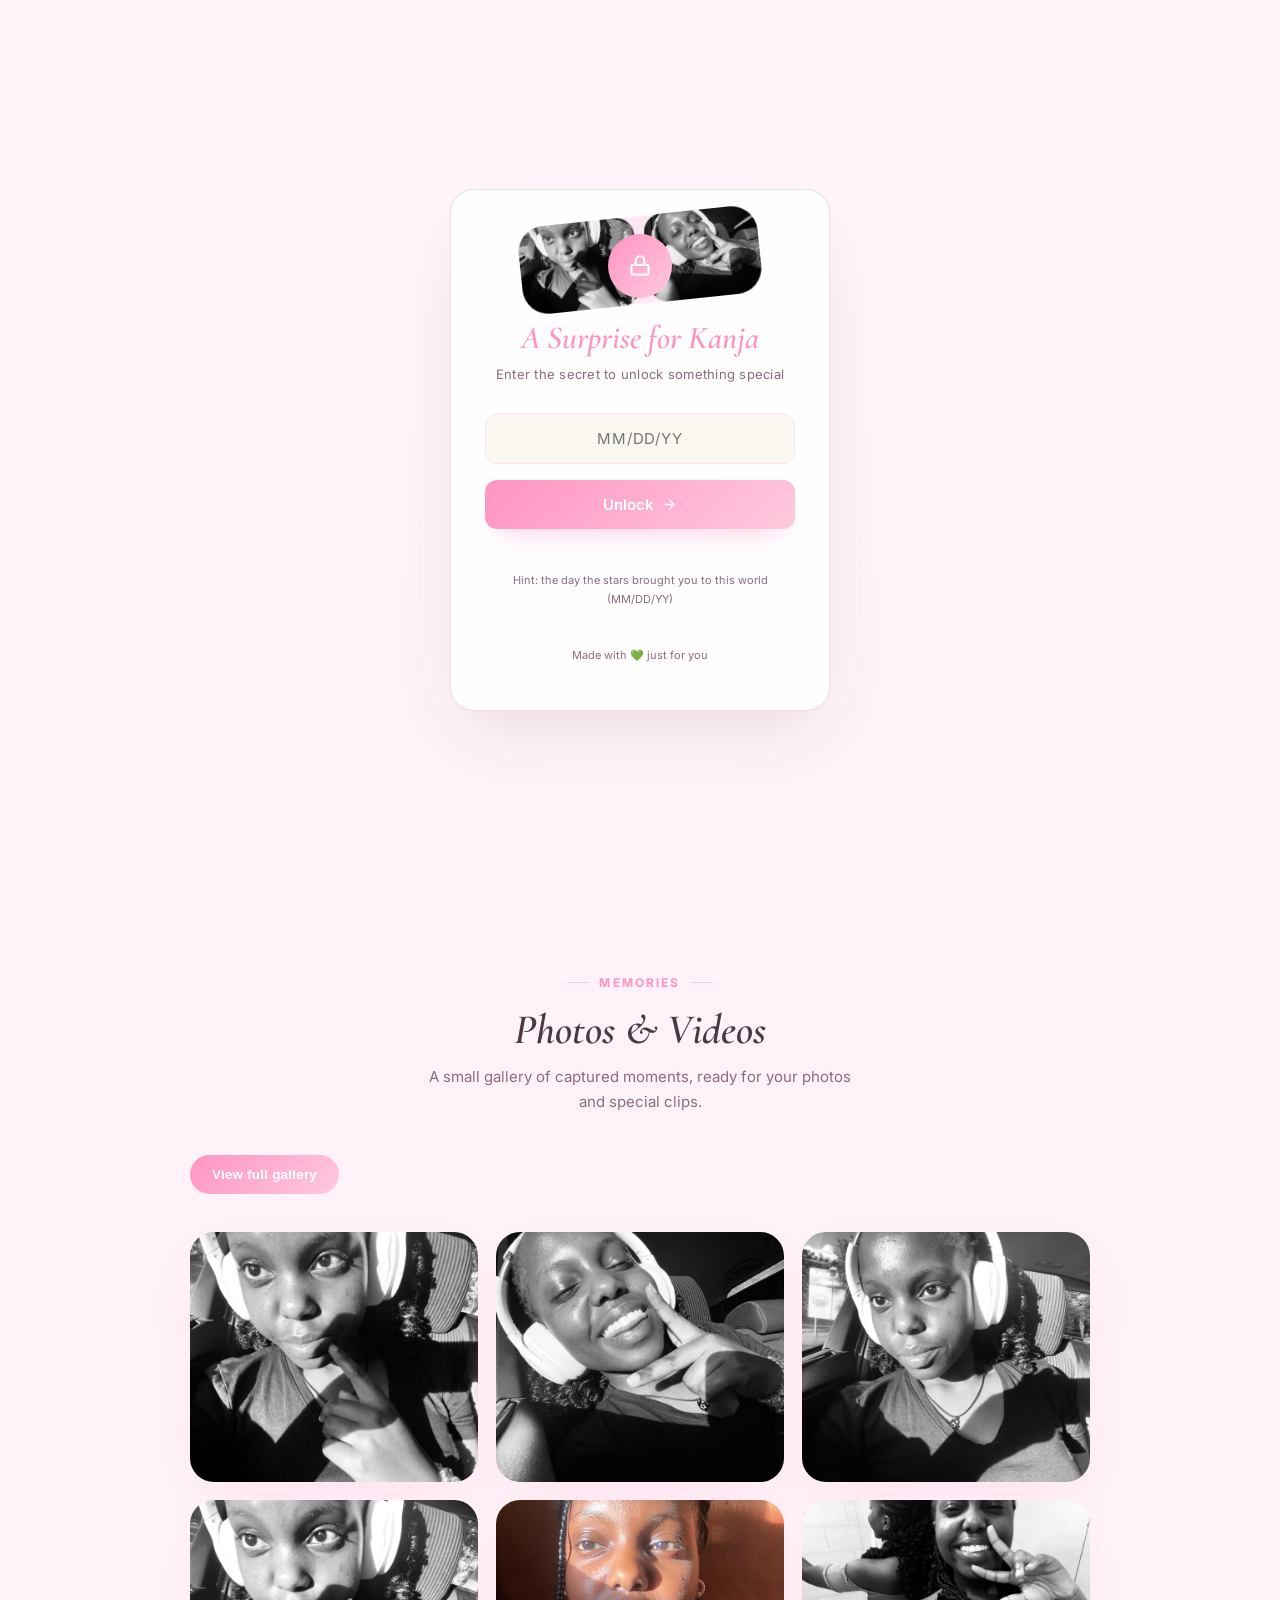
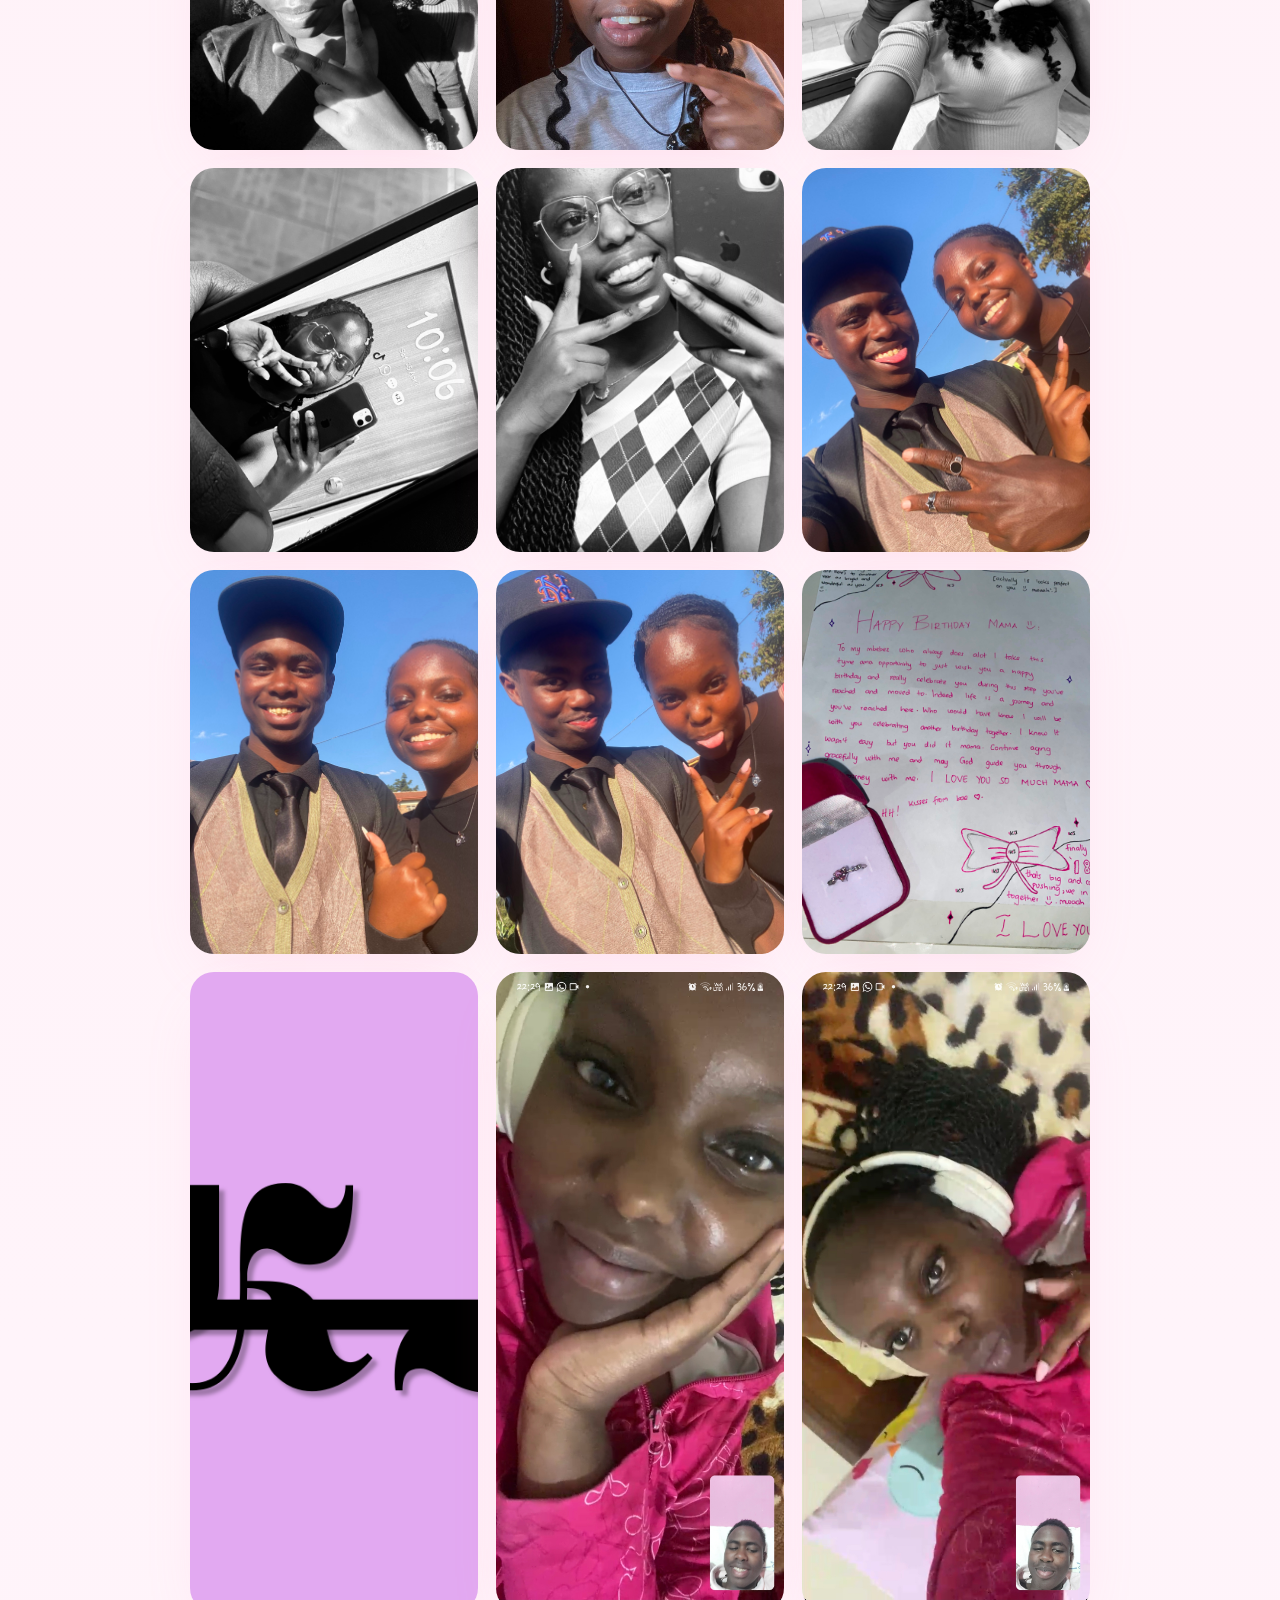
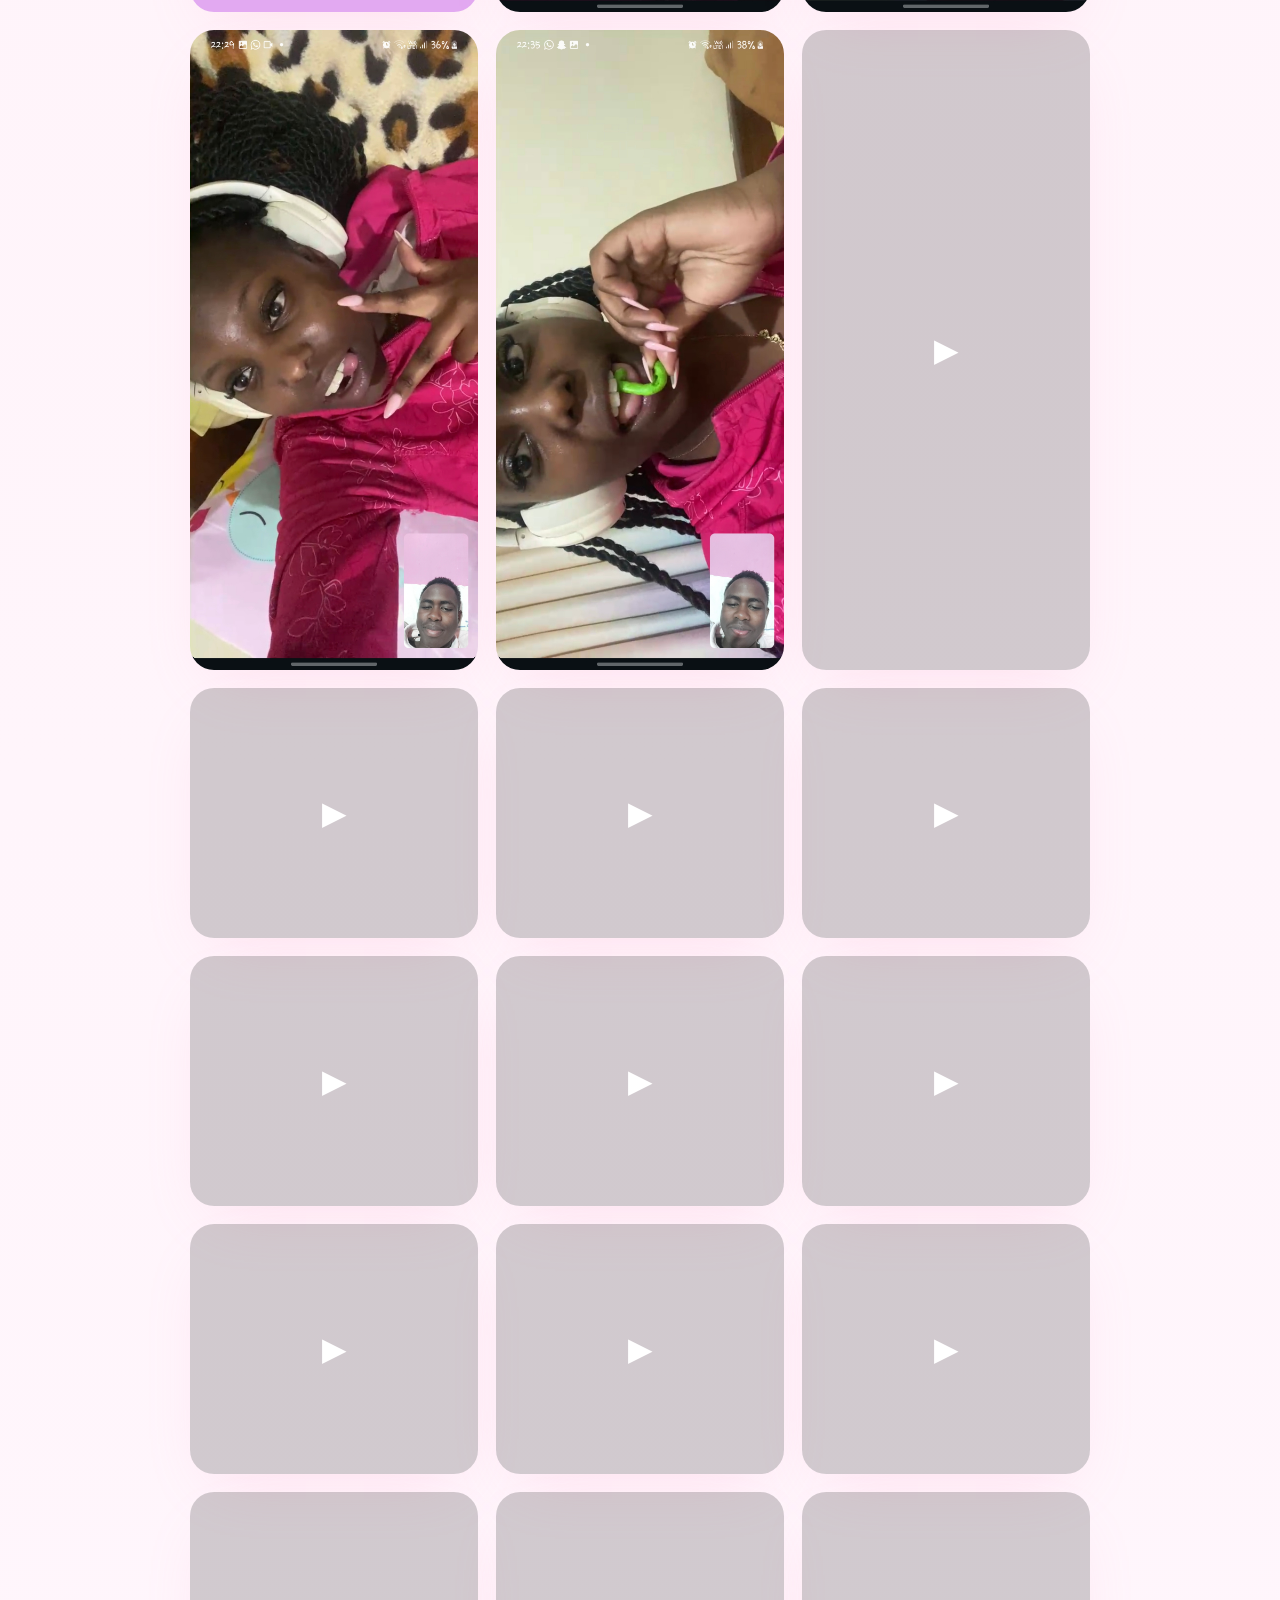
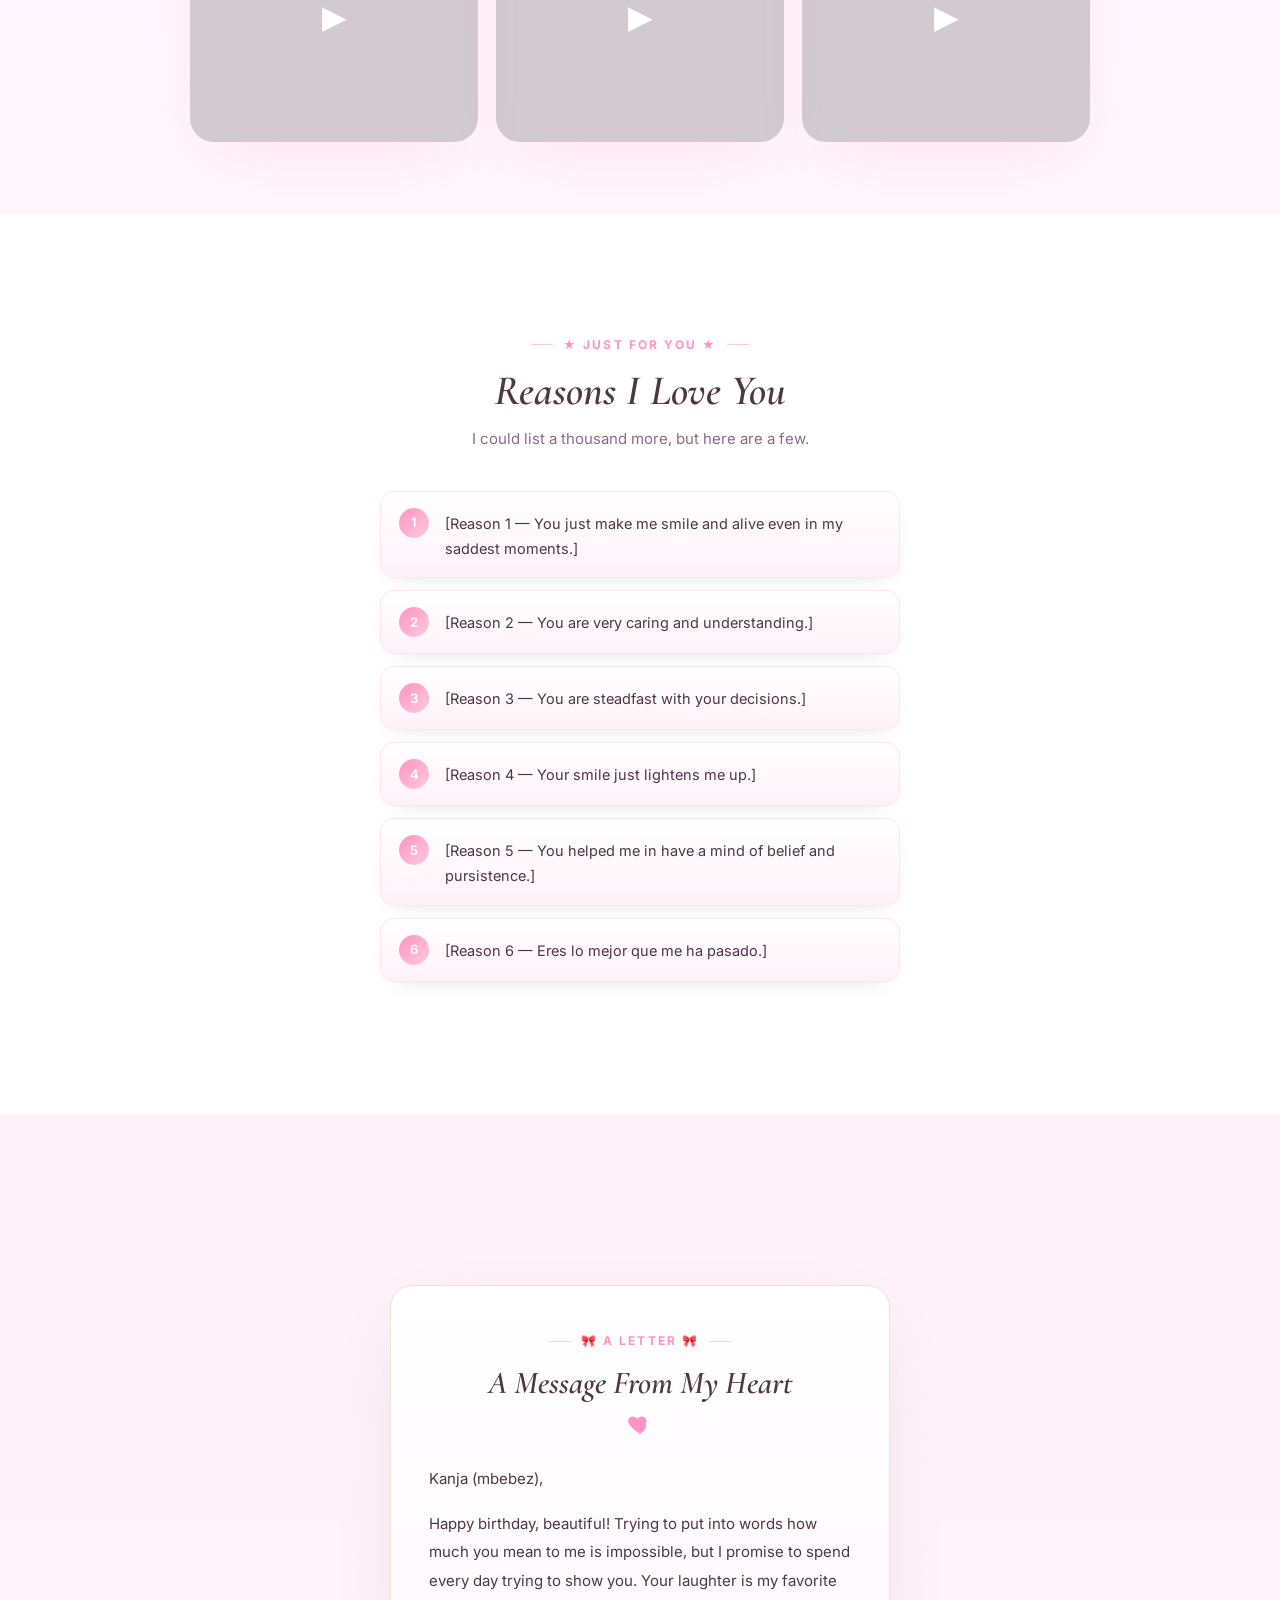
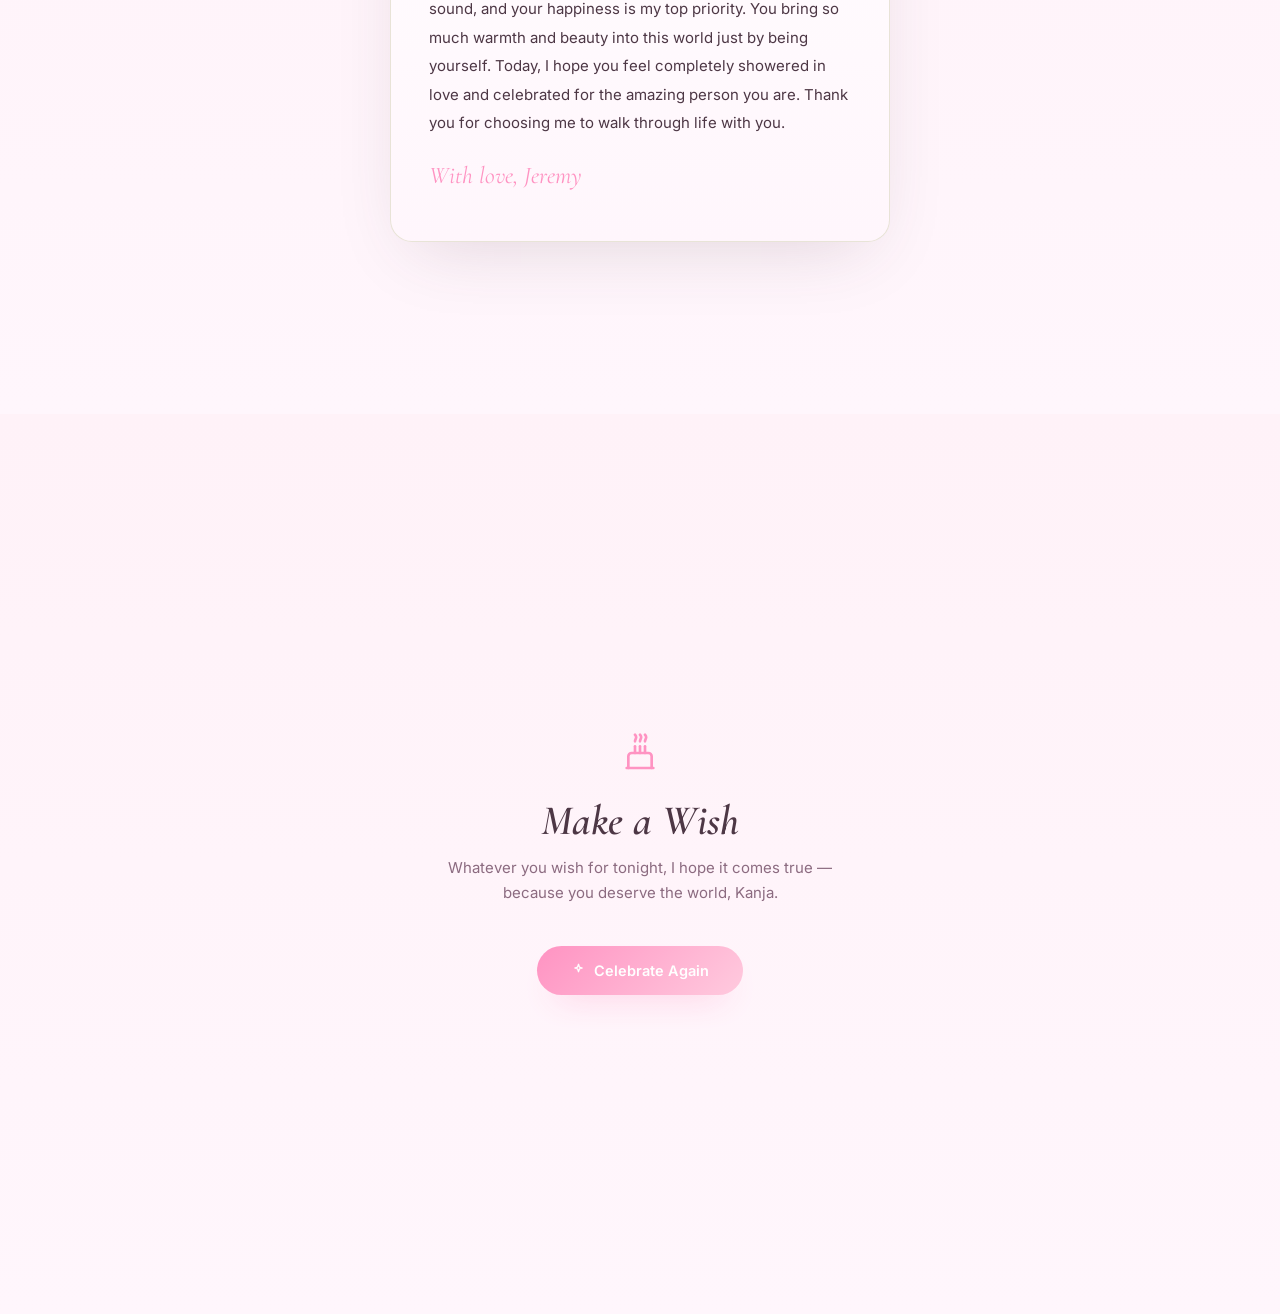
==== commit 2b896b94: "w" ====
--- a/index.html
+++ b/index.html
@@ -39,7 +39,6 @@
       <div class="eyebrow">Tap to open</div>
       <h2 class="title">Your Gifts</h2>
       <p class="subtitle">Five little boxes, each holding a piece of my heart.</p>
-      <button class="gallery-action" type="button" onclick="viewFullGallery()">View full gallery</button>
       <div class="gift-grid" id="giftGrid"></div>
     </div>
     <div class="scroll-cue" onclick="document.getElementById('gallery').scrollIntoView()">
--- a/styles.css
+++ b/styles.css
@@ -112,6 +112,8 @@
   font-family: var(--font-body); font-size: 15px; text-align:center;
   letter-spacing: 0.06em; color: var(--ink); outline:none;
   margin-bottom: 16px; transition: border-color .2s ease, box-shadow .2s ease, transform .2s ease;
+  -webkit-appearance: none;
+  appearance: none;
 }
 .lock-input:focus{ border-color: var(--teal-1); box-shadow: 0 0 0 4px rgba(255,147,194,0.18); transform: translateY(-1px); }
 .lock-btn{
@@ -361,4 +363,10 @@
   .gift-grid{ gap: 20px 14px; }
   .gift-box{ width:70px; height:62px; }
   .letter-card{ padding: 32px 24px; }
-}
+  .lock-card{ padding: 36px 24px; }
+  .lock-input{ font-size: 16px; padding: 14px 16px; }
+  .modal{ padding: 32px 24px; max-width: 90vw; }
+  .modal.gallery-modal{ max-width: 95vw; }
+  .gallery-modal-content video,
+  .gallery-modal-content img{ max-height: 80vh; }
+}
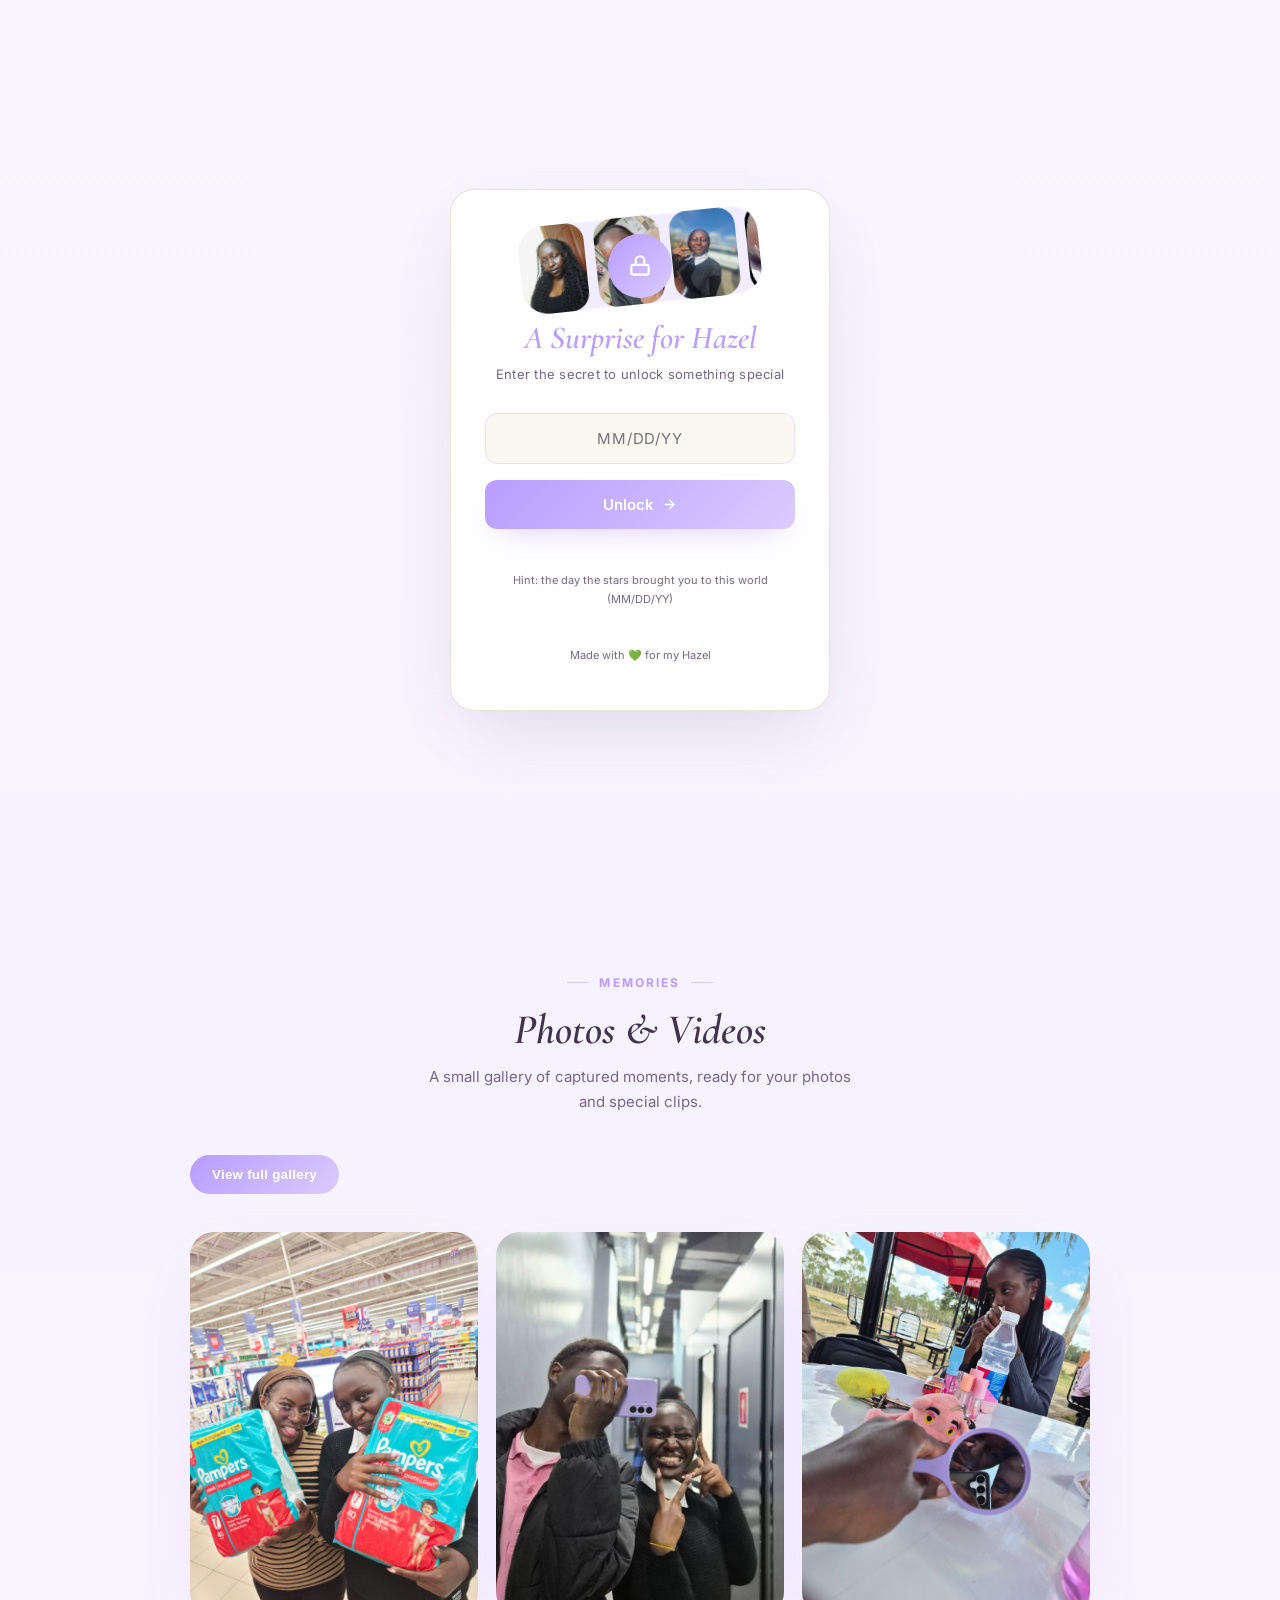
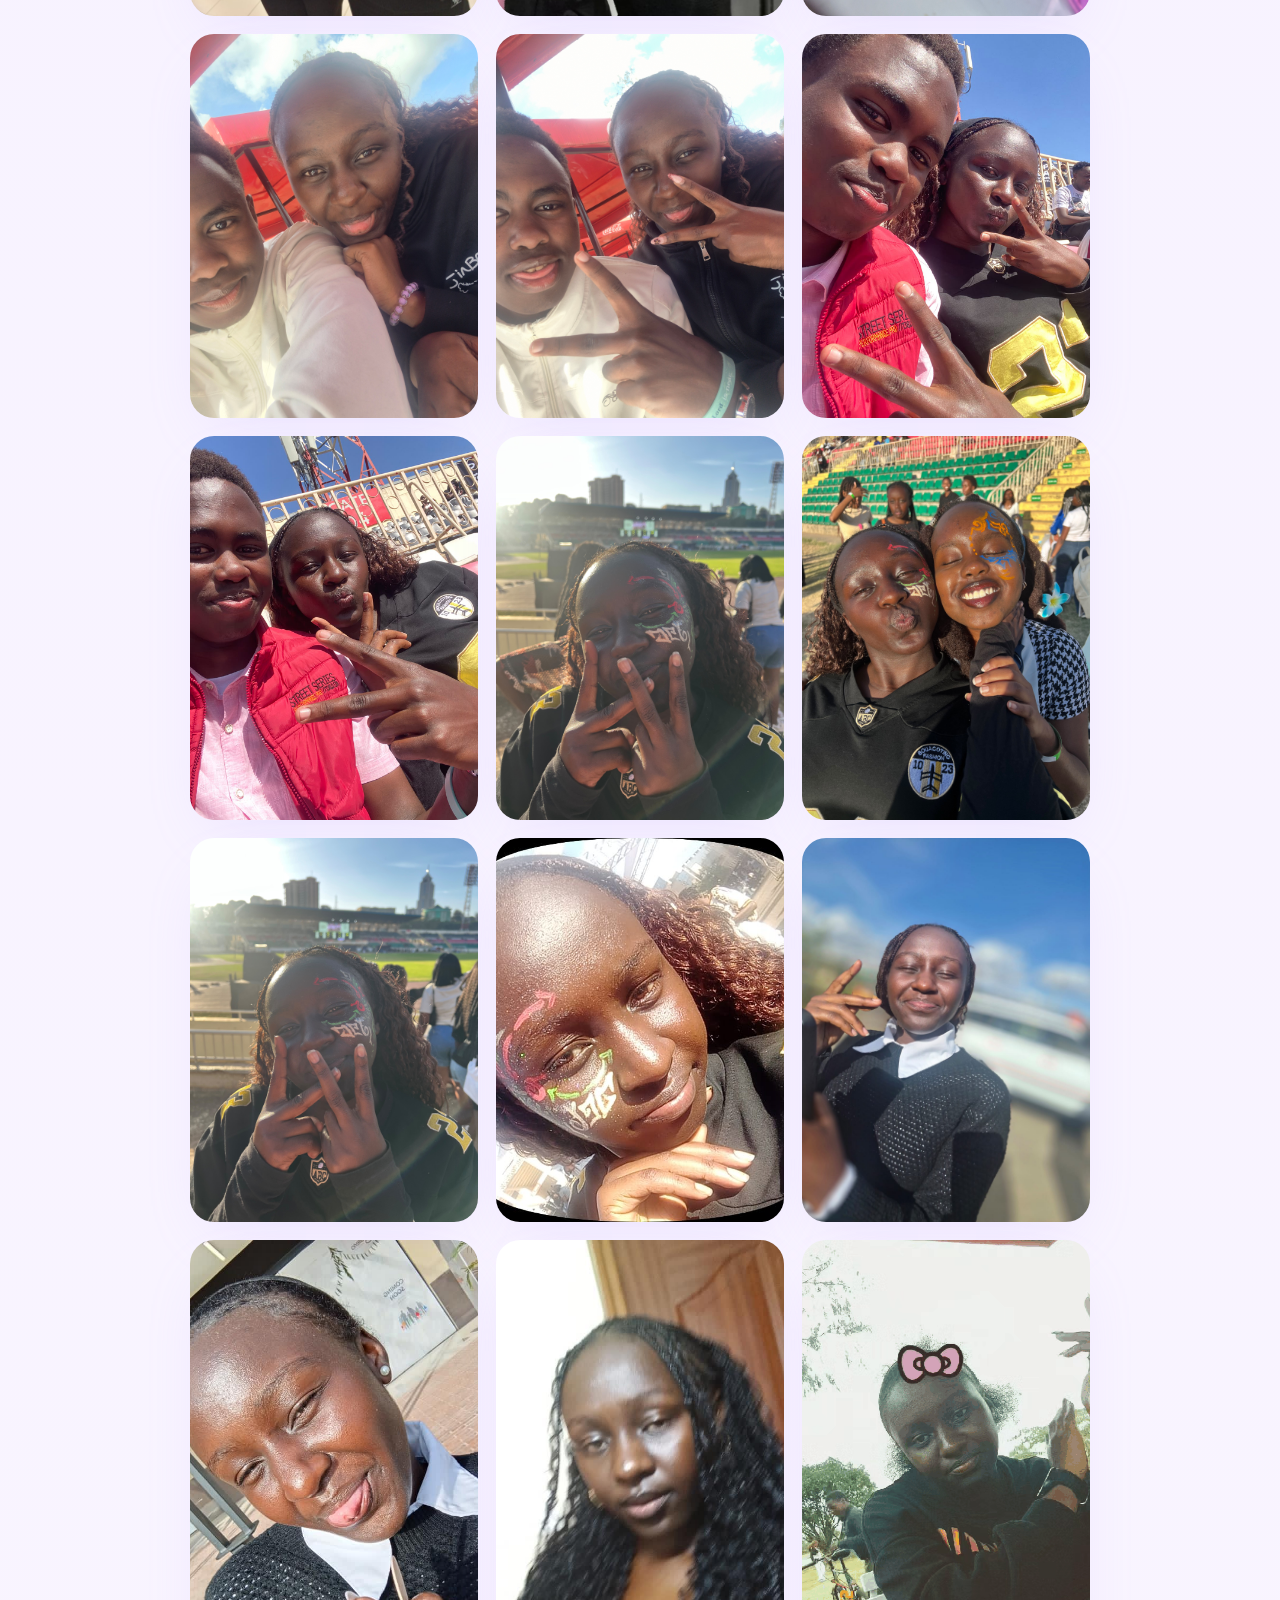
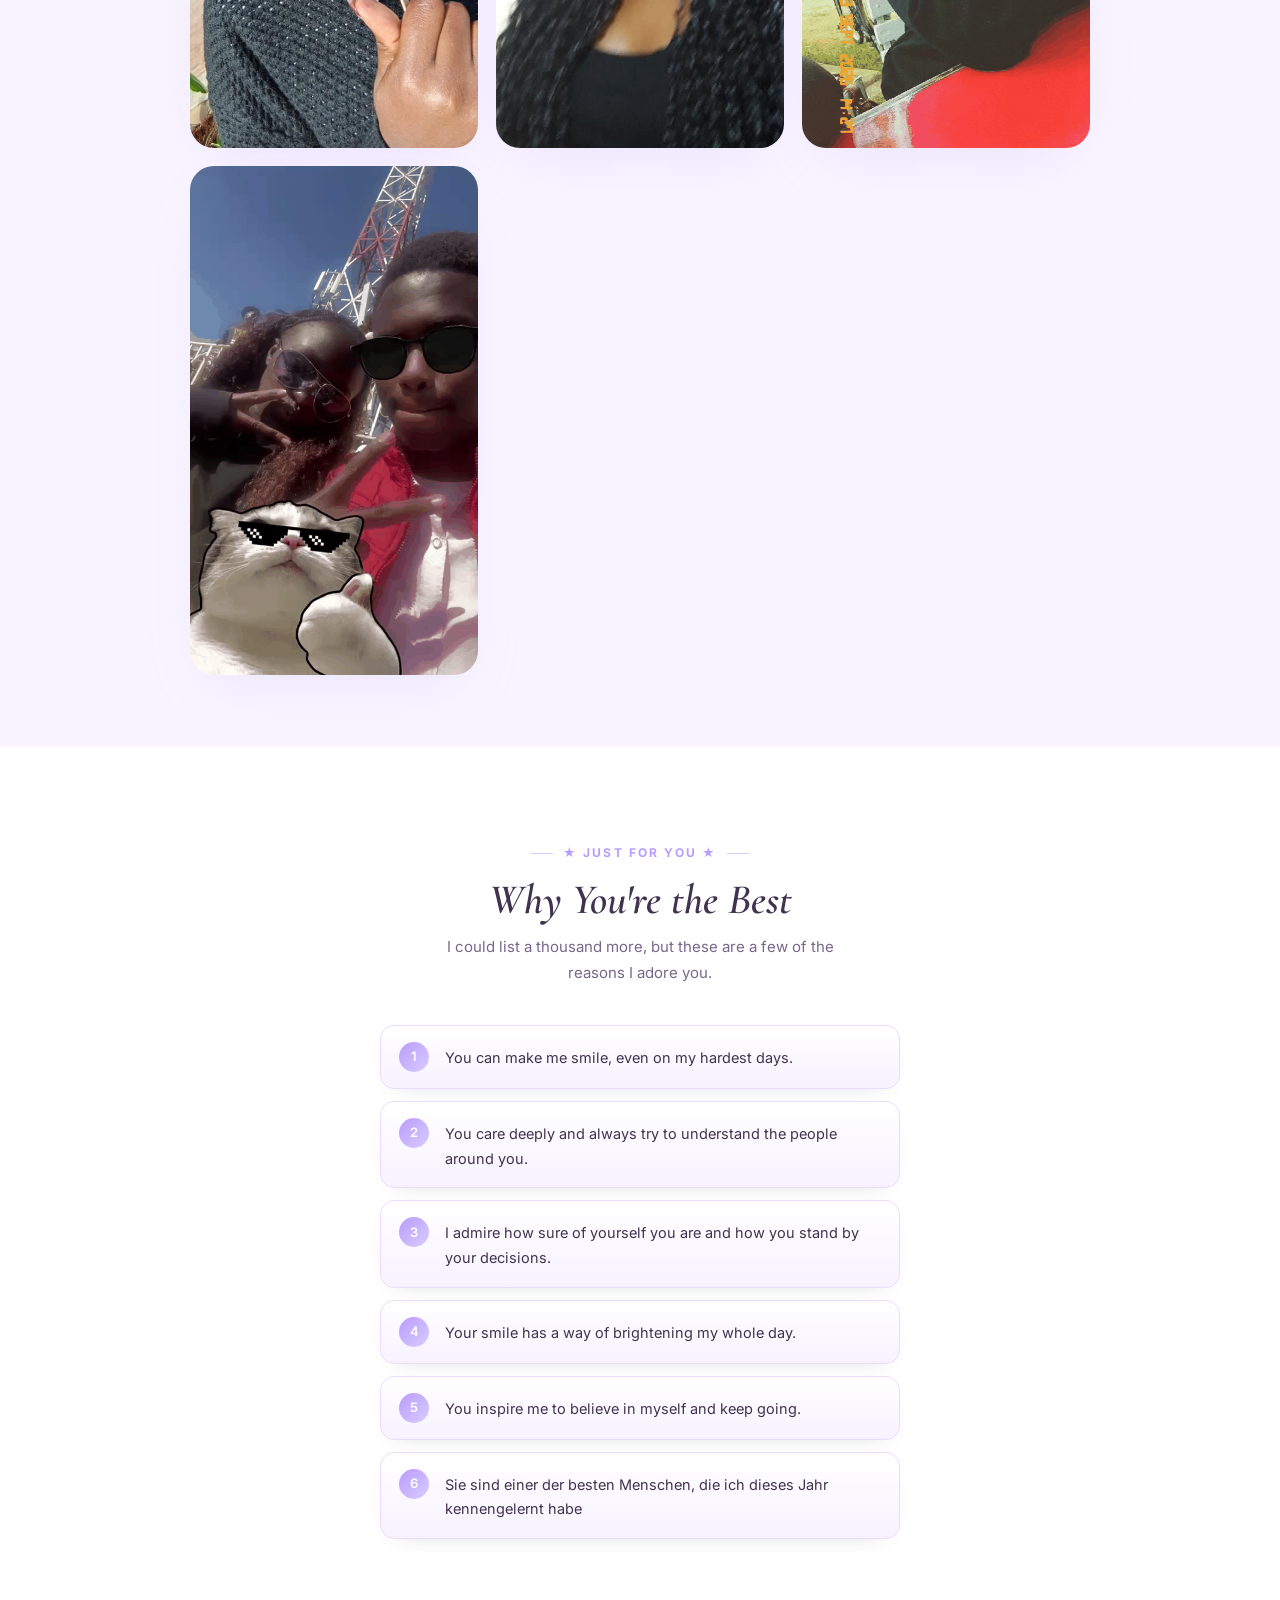
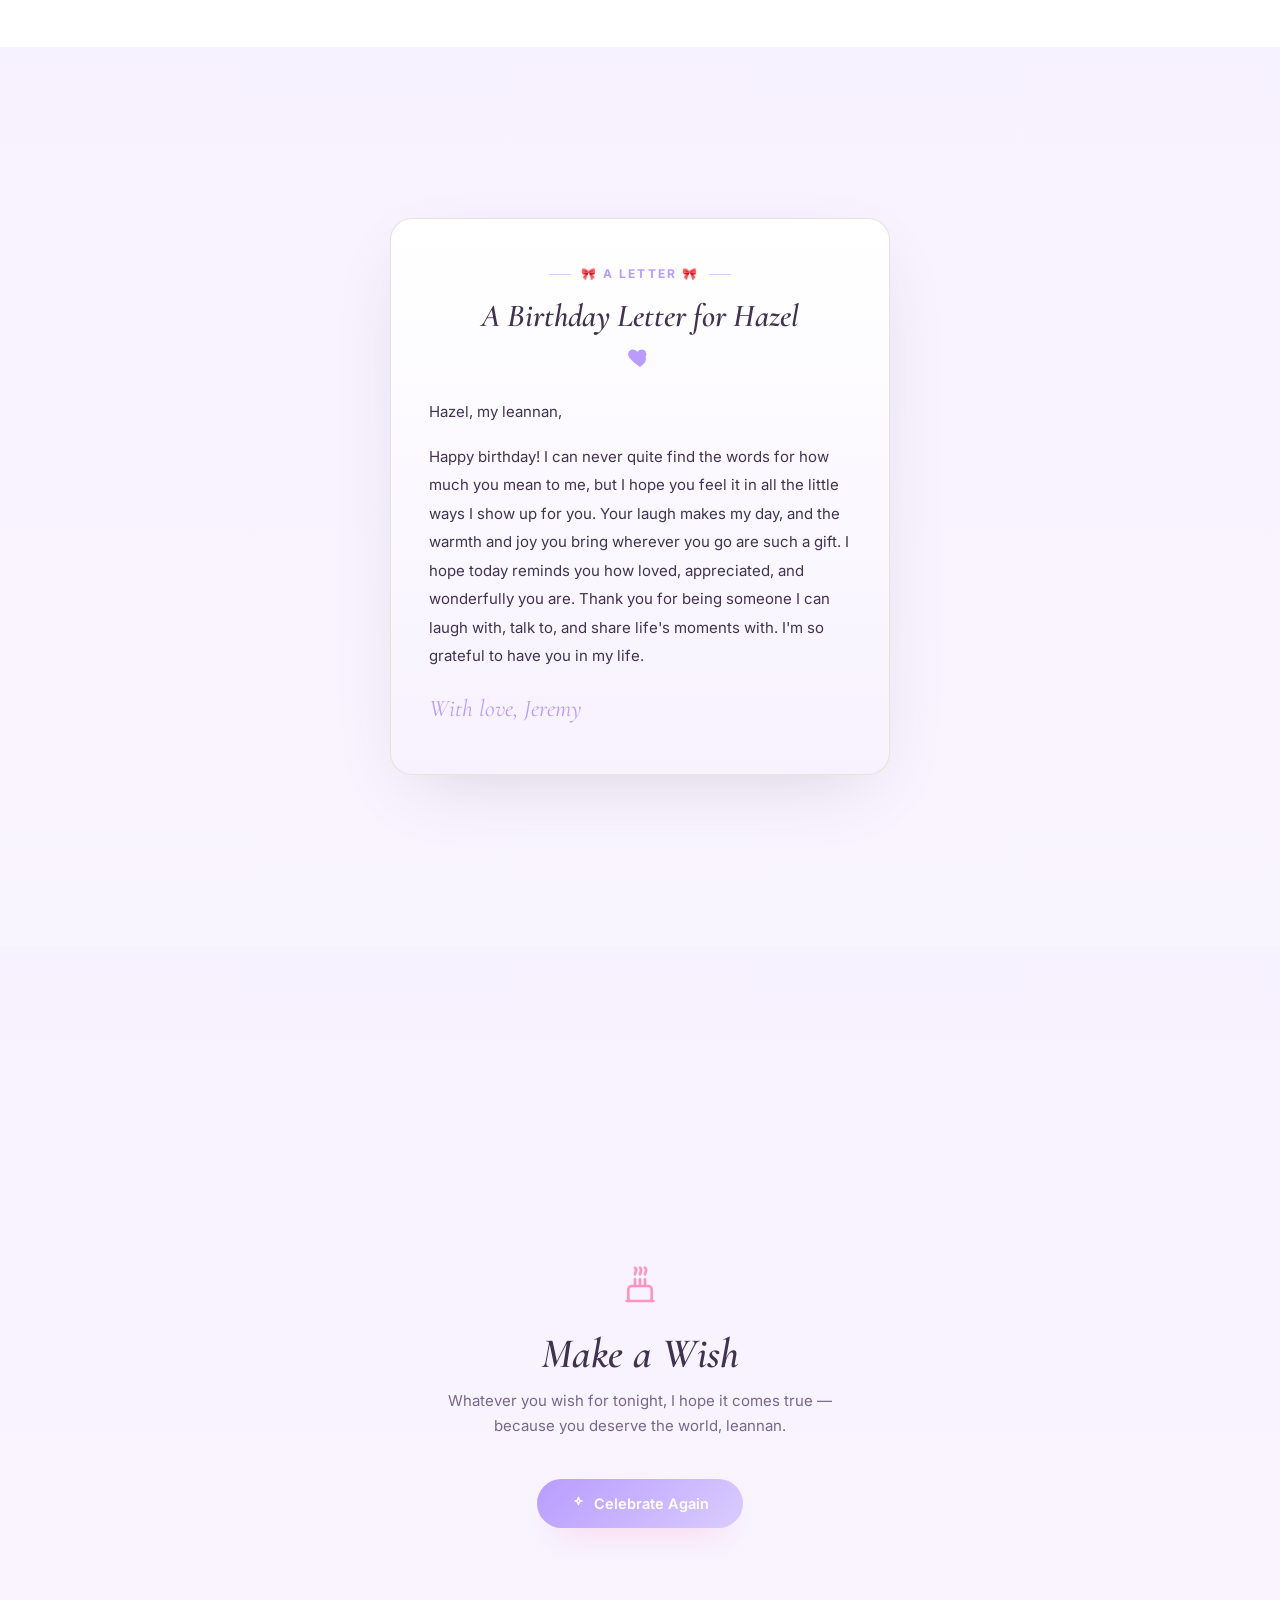
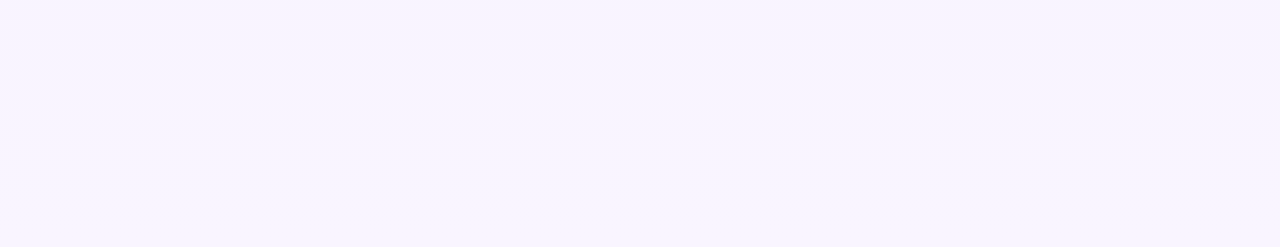
==== commit 6169b5ea: "new look" ====
--- a/index.html
+++ b/index.html
@@ -3,7 +3,7 @@
 <head>
 <meta charset="UTF-8">
 <meta name="viewport" content="width=device-width, initial-scale=1.0">
-<title>A Surprise for Kanja</title>
+<title>A Surprise for Hazel</title>
 <link rel="preconnect" href="https://fonts.googleapis.com">
 <link href="https://fonts.googleapis.com/css2?family=Cormorant+Garamond:ital,wght@0,500;0,600;1,500&family=Italiana&family=Inter:wght@400;500;600&display=swap" rel="stylesheet">
 <link rel="stylesheet" href="styles.css">
@@ -21,7 +21,7 @@
           <svg width="26" height="26" viewBox="0 0 24 24" fill="none" stroke="#fff" stroke-width="2" stroke-linecap="round" stroke-linejoin="round"><rect x="4" y="11" width="16" height="9" rx="2"/><path d="M8 11V7a4 4 0 0 1 8 0v4"/></svg>
         </div>
       </div>
-      <div class="lock-title">A Surprise for Kanja</div>
+      <div class="lock-title">A Surprise for Hazel</div>
       <div class="lock-sub">Enter the secret to unlock something special</div>
       <input type="text" class="lock-input" id="lockInput" placeholder="MM/DD/YY" maxlength="8">
       <button class="lock-btn" onclick="tryUnlock()">Unlock
@@ -29,7 +29,7 @@
       </button>
       <div class="lock-error" id="lockError"></div>
       <div class="lock-hint">Hint: the day the stars brought you to this world (MM/DD/YY)</div>
-      <div class="lock-made">Made with 💚 just for you</div>
+      <div class="lock-made">Made with 💚 for my Hazel</div>
     </div>
   </section>
 
@@ -38,7 +38,7 @@
     <div class="gifts-wrap">
       <div class="eyebrow">Tap to open</div>
       <h2 class="title">Your Gifts</h2>
-      <p class="subtitle">Five little boxes, each holding a piece of my heart.</p>
+      <p class="subtitle">Three little boxes, each holding a little  magic.</p>
       <div class="gift-grid" id="giftGrid"></div>
     </div>
     <div class="scroll-cue" onclick="document.getElementById('gallery').scrollIntoView()">
@@ -62,8 +62,8 @@
   <section class="section" id="reasons">
     <div class="reasons-list">
       <div class="eyebrow">★ Just for you ★</div>
-      <h2 class="title">Reasons I Love You</h2>
-      <p class="subtitle">I could list a thousand more, but here are a few.</p>
+      <h2 class="title">Why You're the Best</h2>
+      <p class="subtitle">I could list a thousand more, but these are a few of the reasons I adore you.</p>
       <div id="reasonsList"></div>
     </div>
   </section>
@@ -72,15 +72,15 @@
   <section class="section" id="letter">
     <div class="letter-card">
       <div class="eyebrow" style="justify-content:center;">🎀 A letter 🎀</div>
-      <h2 class="title" style="font-size:32px;">A Message From My Heart</h2>
+      <h2 class="title" style="font-size:32px;">A Birthday Letter for Hazel</h2>
       <div class="letter-heart">
-        <svg width="26" height="26" viewBox="0 0 24 24" fill="#ff93c2"><path d="M12 21s-7.5-4.6-10.2-9.1C0.2 8.9 1.6 5 5.3 5c2 0 3.4 1.1 4.2 2.4C10.3 6.1 11.7 5 13.7 5c3.7 0 5.1 3.9 3.5 6.9C19.5 16.4 12 21 12 21z"/></svg>
+        <svg width="26" height="26" viewBox="0 0 24 24" fill="var(--teal-1)"><path d="M12 21s-7.5-4.6-10.2-9.1C0.2 8.9 1.6 5 5.3 5c2 0 3.4 1.1 4.2 2.4C10.3 6.1 11.7 5 13.7 5c3.7 0 5.1 3.9 3.5 6.9C19.5 16.4 12 21 12 21z"/></svg>
       </div>
       <div class="letter-body">
-        <p>Kanja (mbebez),</p>
-        <p>Happy birthday, beautiful! Trying to put into words how much you mean to me is impossible, but I promise to spend every day trying to show you. Your laughter is my favorite sound, and your happiness is my top priority. You bring so much warmth and beauty into this world just by being yourself. Today, I hope you feel completely showered in love and celebrated for the amazing person you are. Thank you for choosing me to walk through life with you.</p>
+        <p>Hazel, my leannan,</p>
+        <p>Happy birthday! I can never quite find the words for how much you mean to me, but I hope you feel it in all the little ways I show up for you. Your laugh makes my day, and the warmth and joy you bring wherever you go are such a gift. I hope today reminds you how loved, appreciated, and wonderfully you are. Thank you for being someone I can laugh with, talk to, and share life's moments with. I'm so grateful to have you in my life.</p>
       </div>
-      <div class="letter-sign">With love, Jeremy</div></div>
+      <div class="letter-sign">With love, Jeremy</div>
     </div>
   </section>
 
@@ -97,7 +97,7 @@
         </svg>
       </div>
       <h2 class="title" style="color: var(--ink);">Make a Wish</h2>
-      <p class="subtitle">Whatever you wish for tonight, I hope it comes true &mdash; because you deserve the world, Kanja.</p>
+      <p class="subtitle">Whatever you wish for tonight, I hope it comes true &mdash; because you deserve the world, leannan.</p>
       <button class="wish-btn" onclick="celebrate()" style="margin-left:auto; margin-right:auto;">
         <svg width="15" height="15" viewBox="0 0 24 24" fill="none" stroke="#fff" stroke-width="2" stroke-linecap="round" stroke-linejoin="round"><path d="M12 2l1.5 4.5L18 8l-4.5 1.5L12 14l-1.5-4.5L6 8l4.5-1.5z"/></svg>
         Celebrate Again
@@ -126,4 +126,4 @@
 
 <script src="KJ.js"></script>
 </body>
-</html>+</html
--- a/styles.css
+++ b/styles.css
@@ -1,13 +1,13 @@
 :root{
-  --cream: #fff2f8;
+  --cream: #f7f2ff;
   --paper: #ffffff;
-  --ink: #4d3745;
-  --ink-soft: #8c6b80;
-  --teal-1: #ff93c2;
-  --teal-2: #ffcade;
-  --line: #ffe4f0;
-  --shadow-soft: 0 24px 60px -24px rgba(255, 147, 194, 0.24);
-  --shadow-card: 0 24px 70px -24px rgba(77,55,69,0.18);
+  --ink: #41334f;
+  --ink-soft: #77678a;
+  --teal-1: #b99cff;
+  --teal-2: #d9ccff;
+  --line: #e9ddff;
+  --shadow-soft: 0 24px 60px -24px rgba(185, 156, 255, 0.24);
+  --shadow-card: 0 24px 70px -24px rgba(65,51,79,0.18);
   --font-display: 'Italiana', serif;
   --font-script: 'Cormorant Garamond', serif;
   --font-body: 'Inter', sans-serif;
@@ -17,9 +17,9 @@
 html{ scroll-behavior:smooth; }
 body{
   background:
-    radial-gradient(circle at top left, rgba(255,147,194,0.12), transparent 30%),
-    radial-gradient(circle at top right, rgba(255,202,222,0.14), transparent 32%),
-    linear-gradient(180deg, #fff6fc 0%, var(--cream) 100%);
+    radial-gradient(circle at top left, rgba(185,156,255,0.14), transparent 30%),
+    radial-gradient(circle at top right, rgba(217,204,255,0.16), transparent 32%),
+    linear-gradient(180deg, #f9f5ff 0%, var(--cream) 100%);
   color: var(--ink);
   font-family: var(--font-body);
   font-size: 15px;
@@ -39,7 +39,7 @@
 }
 
 /* ================= LOCK SCREEN ================= */
-#lock{ background: linear-gradient(180deg, #fff6fc, var(--cream)); }
+#lock{ background: linear-gradient(180deg, #f9f5ff, var(--cream)); }
 .lock-card{
   position: relative;
   background: rgba(255,255,255,0.86);
@@ -67,7 +67,7 @@
   width: 240px;
   height: 88px;
   border-radius: 26px;
-  background: rgba(255,147,194,0.20);
+  background: rgba(185,156,255,0.18);
   box-shadow: inset 0 0 0 1px rgba(255,255,255,0.55);
   overflow:hidden;
   transform: translateX(-50%) rotate(-6deg);
@@ -115,16 +115,16 @@
   -webkit-appearance: none;
   appearance: none;
 }
-.lock-input:focus{ border-color: var(--teal-1); box-shadow: 0 0 0 4px rgba(255,147,194,0.18); transform: translateY(-1px); }
+.lock-input:focus{ border-color: var(--teal-1); box-shadow: 0 0 0 4px rgba(185,156,255,0.18); transform: translateY(-1px); }
 .lock-btn{
   width:100%; padding: 15px; border:none; border-radius:12px;
   background: linear-gradient(135deg, var(--teal-1), var(--teal-2));
   color:#fff; font-family: var(--font-body); font-weight:600; font-size:15px;
   cursor:pointer; display:flex; align-items:center; justify-content:center; gap:8px;
   transition: transform .2s ease, box-shadow .2s ease, opacity .2s ease;
-  box-shadow: 0 14px 28px -16px rgba(255,147,194,0.7);
-}
-.lock-btn:hover{ transform: translateY(-1px); box-shadow: 0 18px 30px -16px rgba(255,147,194,0.8); }
+  box-shadow: 0 14px 28px -16px rgba(185,156,255,0.7);
+}
+.lock-btn:hover{ transform: translateY(-1px); box-shadow: 0 18px 30px -16px rgba(185,156,255,0.8); }
 .lock-btn:active{ opacity:.85; transform: translateY(0); }
 .lock-hint{ font-size:11px; color: var(--ink-soft); margin-top: 18px; }
 .lock-error{ font-size:12px; color:#c9634f; margin-top:10px; min-height:14px; }
@@ -168,21 +168,21 @@
 }
 .gift:hover{
   transform: translateY(-3px);
-  background: rgba(255,147,194,0.08);
+  background: rgba(185,156,255,0.08);
 }
 .gift-box{
   width: 84px; height: 74px; position:relative;
-  filter: drop-shadow(0 10px 16px rgba(255,147,194,0.25));
+  filter: drop-shadow(0 10px 16px rgba(185,156,255,0.25));
   transition: transform .25s ease, opacity .25s ease;
 }
 .gift:hover .gift-box{ transform: translateY(-4px) rotate(-1deg); }
 .gift.opened .gift-box{ opacity: 0.35; transform: scale(0.94); }
-.gift-body{ position:absolute; bottom:0; width:100%; height:56px; background: linear-gradient(180deg, #ffcade, #ff93c2); border-radius: 6px; }
-.gift-ribbon-v{ position:absolute; bottom:0; left:50%; transform:translateX(-50%); width:14px; height:56px; background: linear-gradient(180deg, #ffd6e8, var(--teal-2)); }
-.gift-lid{ position:absolute; top:8px; width:100%; height:16px; background: linear-gradient(180deg, #ffcade, #ff93c2); border-radius:5px; }
+.gift-body{ position:absolute; bottom:0; width:100%; height:56px; background: linear-gradient(180deg, #d9ccff, #b99cff); border-radius: 6px; }
+.gift-ribbon-v{ position:absolute; bottom:0; left:50%; transform:translateX(-50%); width:14px; height:56px; background: linear-gradient(180deg, #efe5ff, var(--teal-2)); }
+.gift-lid{ position:absolute; top:8px; width:100%; height:16px; background: linear-gradient(180deg, #d9ccff, #b99cff); border-radius:5px; }
 .gift-bow{
   position:absolute; top:-14px; left:50%; transform:translateX(-50%) rotate(-8deg);
-  width:34px; height:8px; background: linear-gradient(180deg, #ffd6e8, var(--teal-2)); border-radius:5px;
+  width:34px; height:8px; background: linear-gradient(180deg, #efe5ff, var(--teal-2)); border-radius:5px;
 }
 .gift-label{ font-size: 12.5px; color: var(--ink-soft); text-align:center; font-weight:600; letter-spacing:0.02em; }
 
@@ -214,7 +214,7 @@
 .modal-text{ font-size:14.5px; line-height:1.8; color: var(--ink); }
 
 /* ================= GALLERY ================= */
-#gallery{ background: linear-gradient(180deg, var(--cream), #fff6fc); }
+#gallery{ background: linear-gradient(180deg, var(--cream), #f9f5ff); }
 .gallery-wrap{ max-width: 900px; width:100%; margin:0 auto; }
 .gallery-action{
   display: inline-flex;
@@ -327,9 +327,9 @@
 .reason-text{ font-size: 14.5px; line-height:1.7; padding-top:4px; }
 
 /* ================= LETTER ================= */
-#letter{ background: linear-gradient(180deg, var(--cream), #fff6fc); }
+#letter{ background: linear-gradient(180deg, var(--cream), #f9f5ff); }
 .letter-card{
-  max-width: 500px; width:100%; background: linear-gradient(180deg, #ffffff 0%, #fff6fc 100%); border-radius: 22px;
+  max-width: 500px; width:100%; background: linear-gradient(180deg, #ffffff 0%, var(--cream) 100%); border-radius: 22px;
   padding: 44px 38px; box-shadow: var(--shadow-card); border:1px solid rgba(230,225,211,0.9);
 }
 .letter-heart{ text-align:center; margin-bottom: 20px; color: var(--teal-1); }
@@ -338,7 +338,7 @@
 .letter-sign{ font-family: var(--font-script); font-style: italic; font-size: 24px; color: var(--teal-1); margin-top: 10px; }
 
 /* ================= WISH / FINALE ================= */
-#wish{ background: linear-gradient(180deg, var(--cream), #fff6fc); color: var(--ink); overflow:hidden; position:relative; }
+#wish{ background: linear-gradient(180deg, var(--cream), #f9f5ff); color: var(--ink); overflow:hidden; position:relative; }
 .wish-icon{ text-align:center; margin-bottom: 18px; }
 #wish .subtitle{ color: var(--ink-soft); }
 .wish-btn{
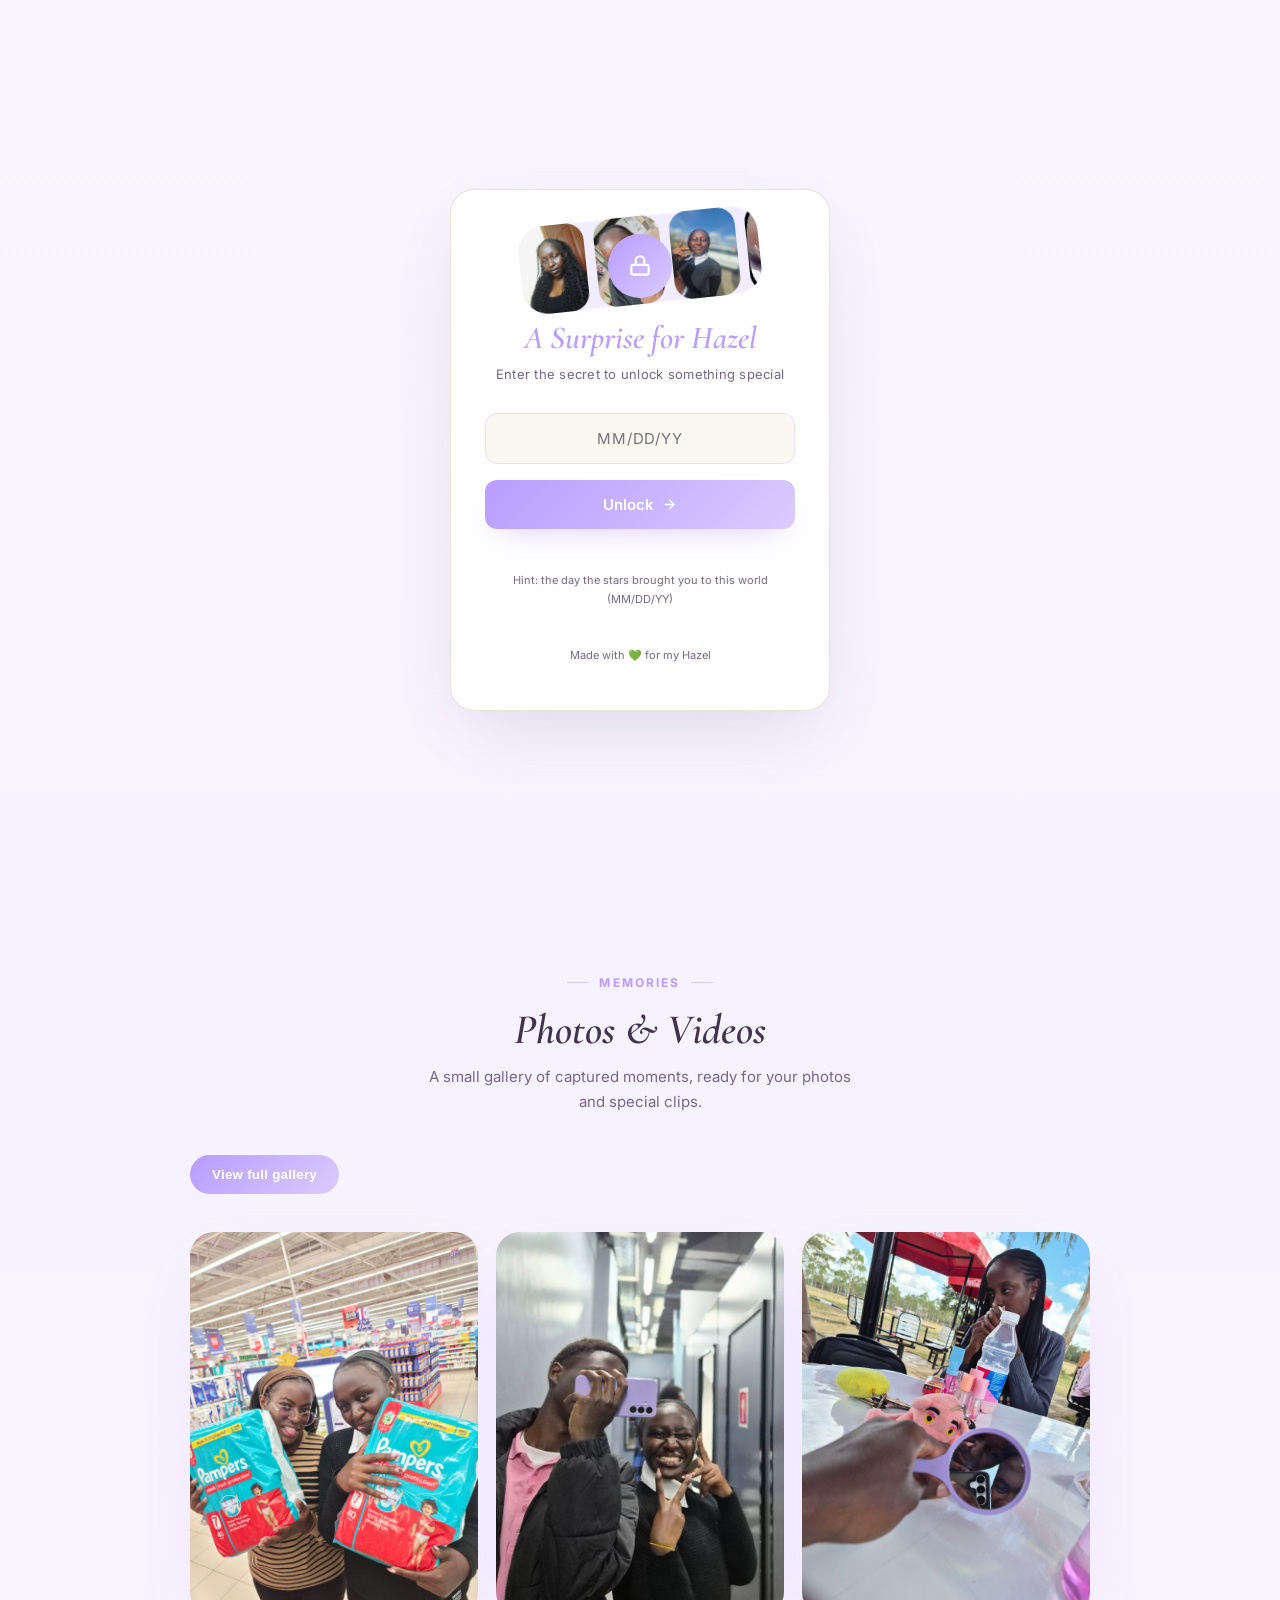
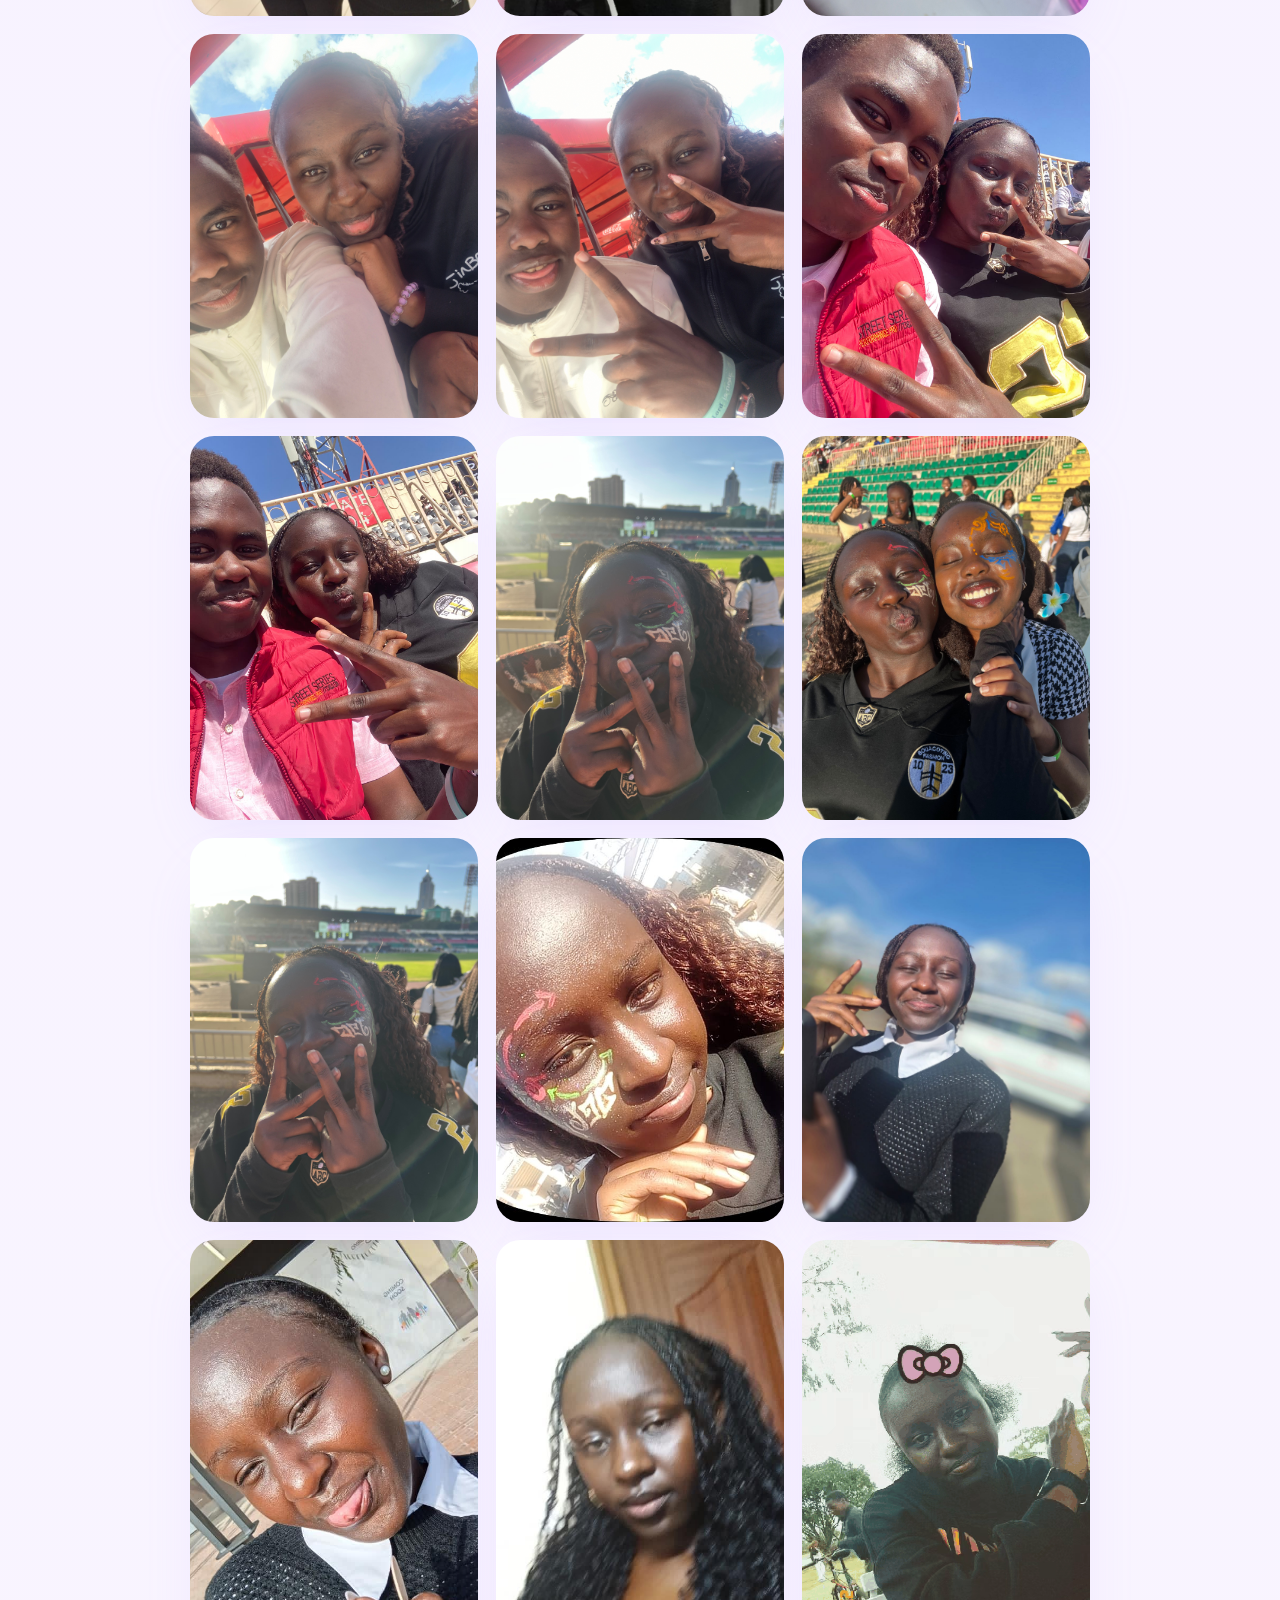
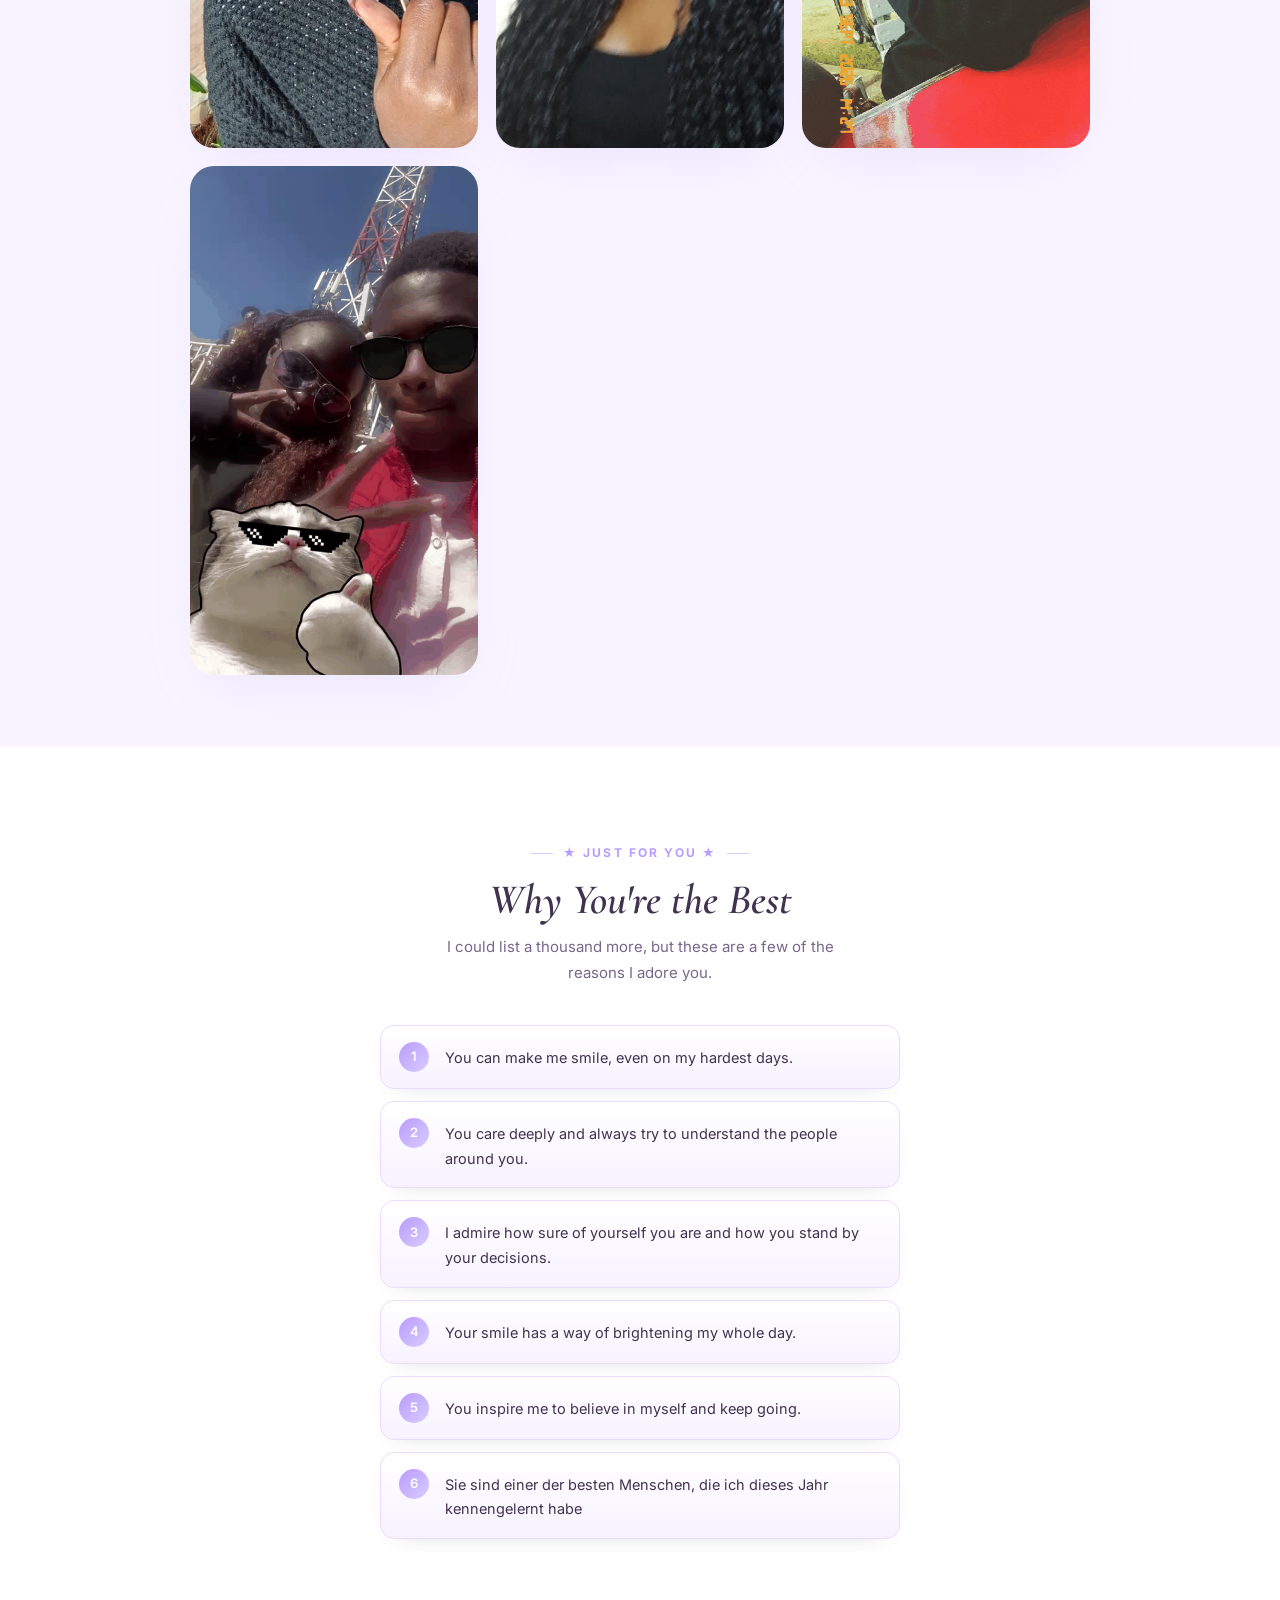
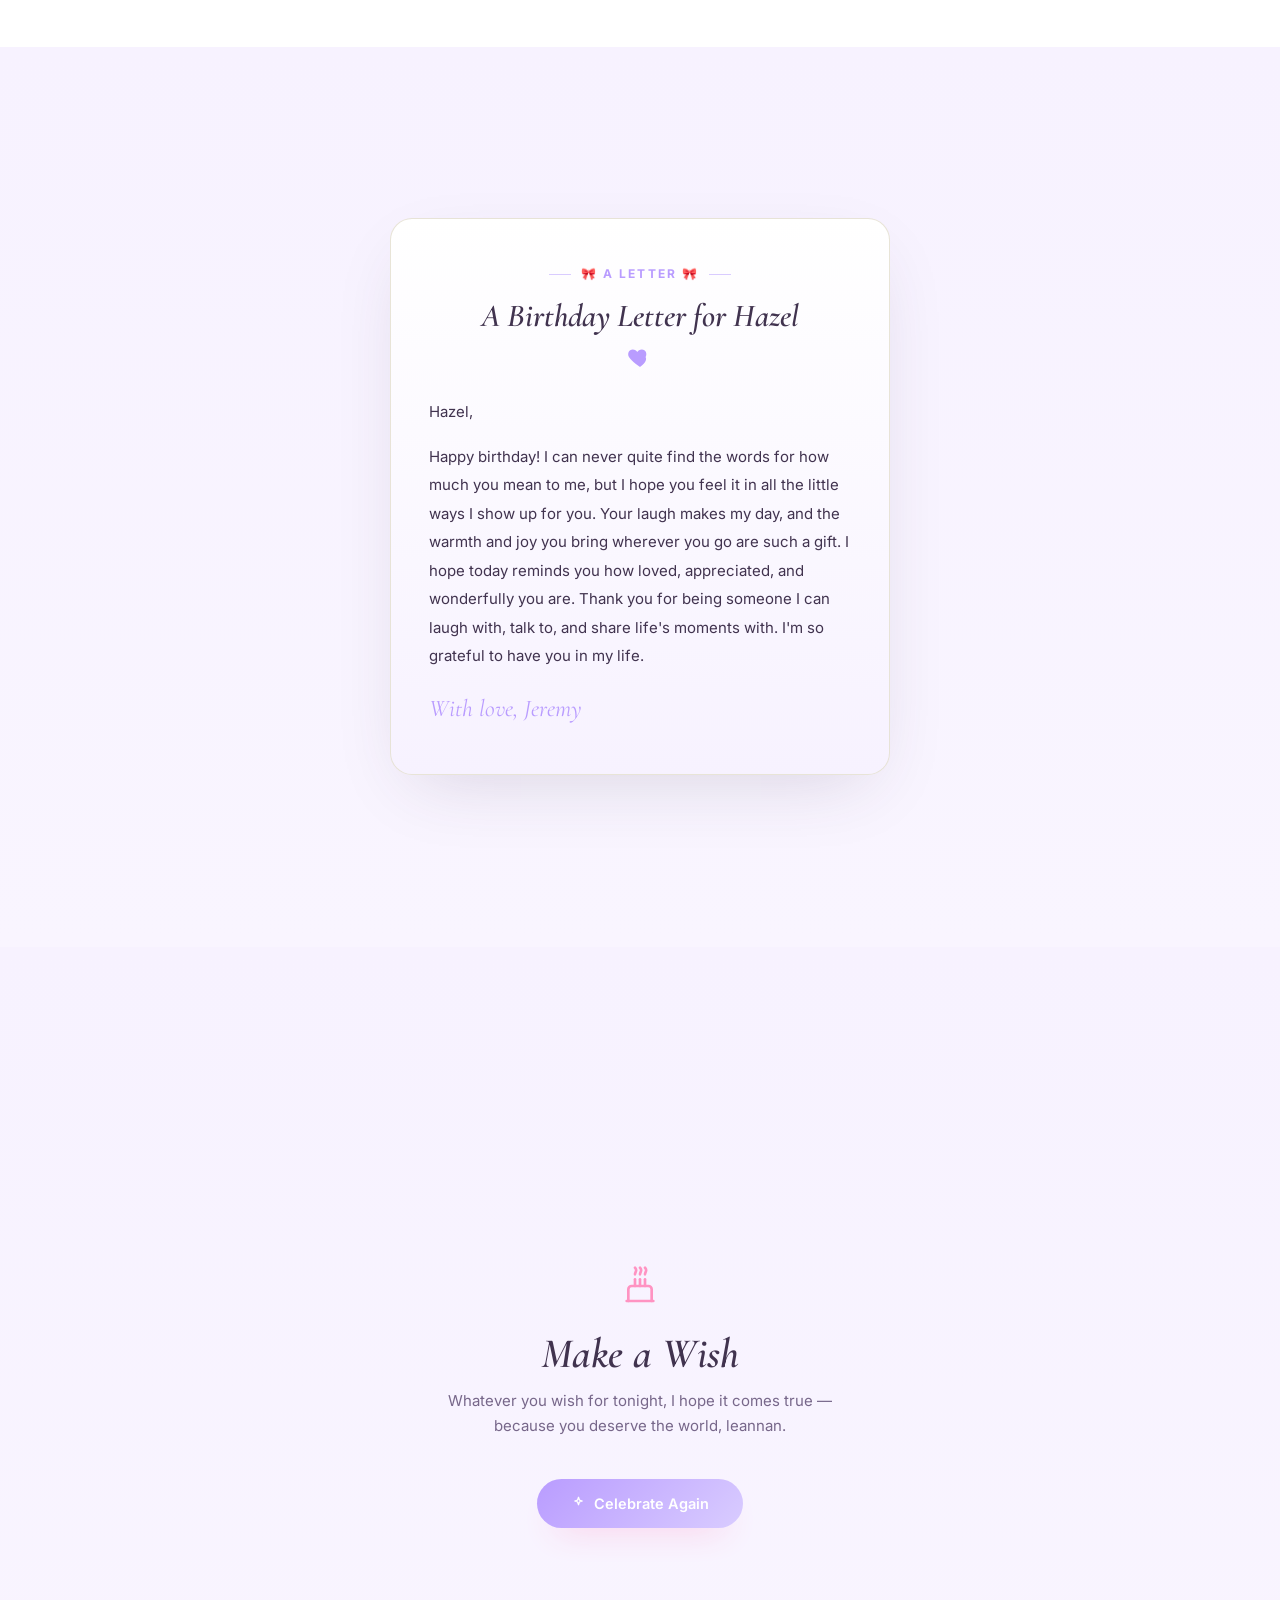
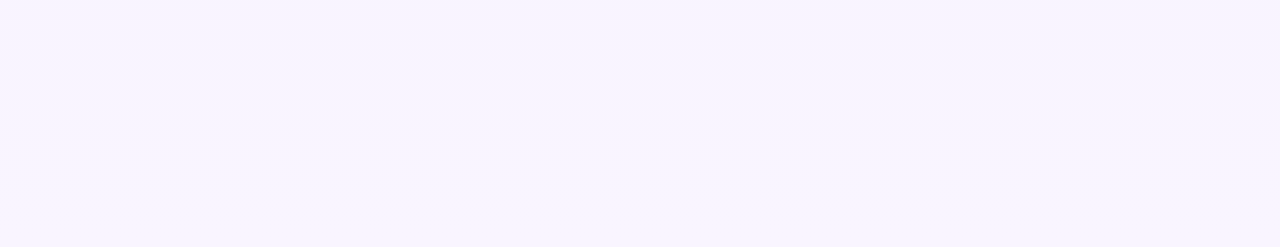
==== commit 80a86dbc: "letter edit" ====
--- a/index.html
+++ b/index.html
@@ -77,7 +77,7 @@
         <svg width="26" height="26" viewBox="0 0 24 24" fill="var(--teal-1)"><path d="M12 21s-7.5-4.6-10.2-9.1C0.2 8.9 1.6 5 5.3 5c2 0 3.4 1.1 4.2 2.4C10.3 6.1 11.7 5 13.7 5c3.7 0 5.1 3.9 3.5 6.9C19.5 16.4 12 21 12 21z"/></svg>
       </div>
       <div class="letter-body">
-        <p>Hazel, my leannan,</p>
+        <p>Hazel,</p>
         <p>Happy birthday! I can never quite find the words for how much you mean to me, but I hope you feel it in all the little ways I show up for you. Your laugh makes my day, and the warmth and joy you bring wherever you go are such a gift. I hope today reminds you how loved, appreciated, and wonderfully you are. Thank you for being someone I can laugh with, talk to, and share life's moments with. I'm so grateful to have you in my life.</p>
       </div>
       <div class="letter-sign">With love, Jeremy</div>
